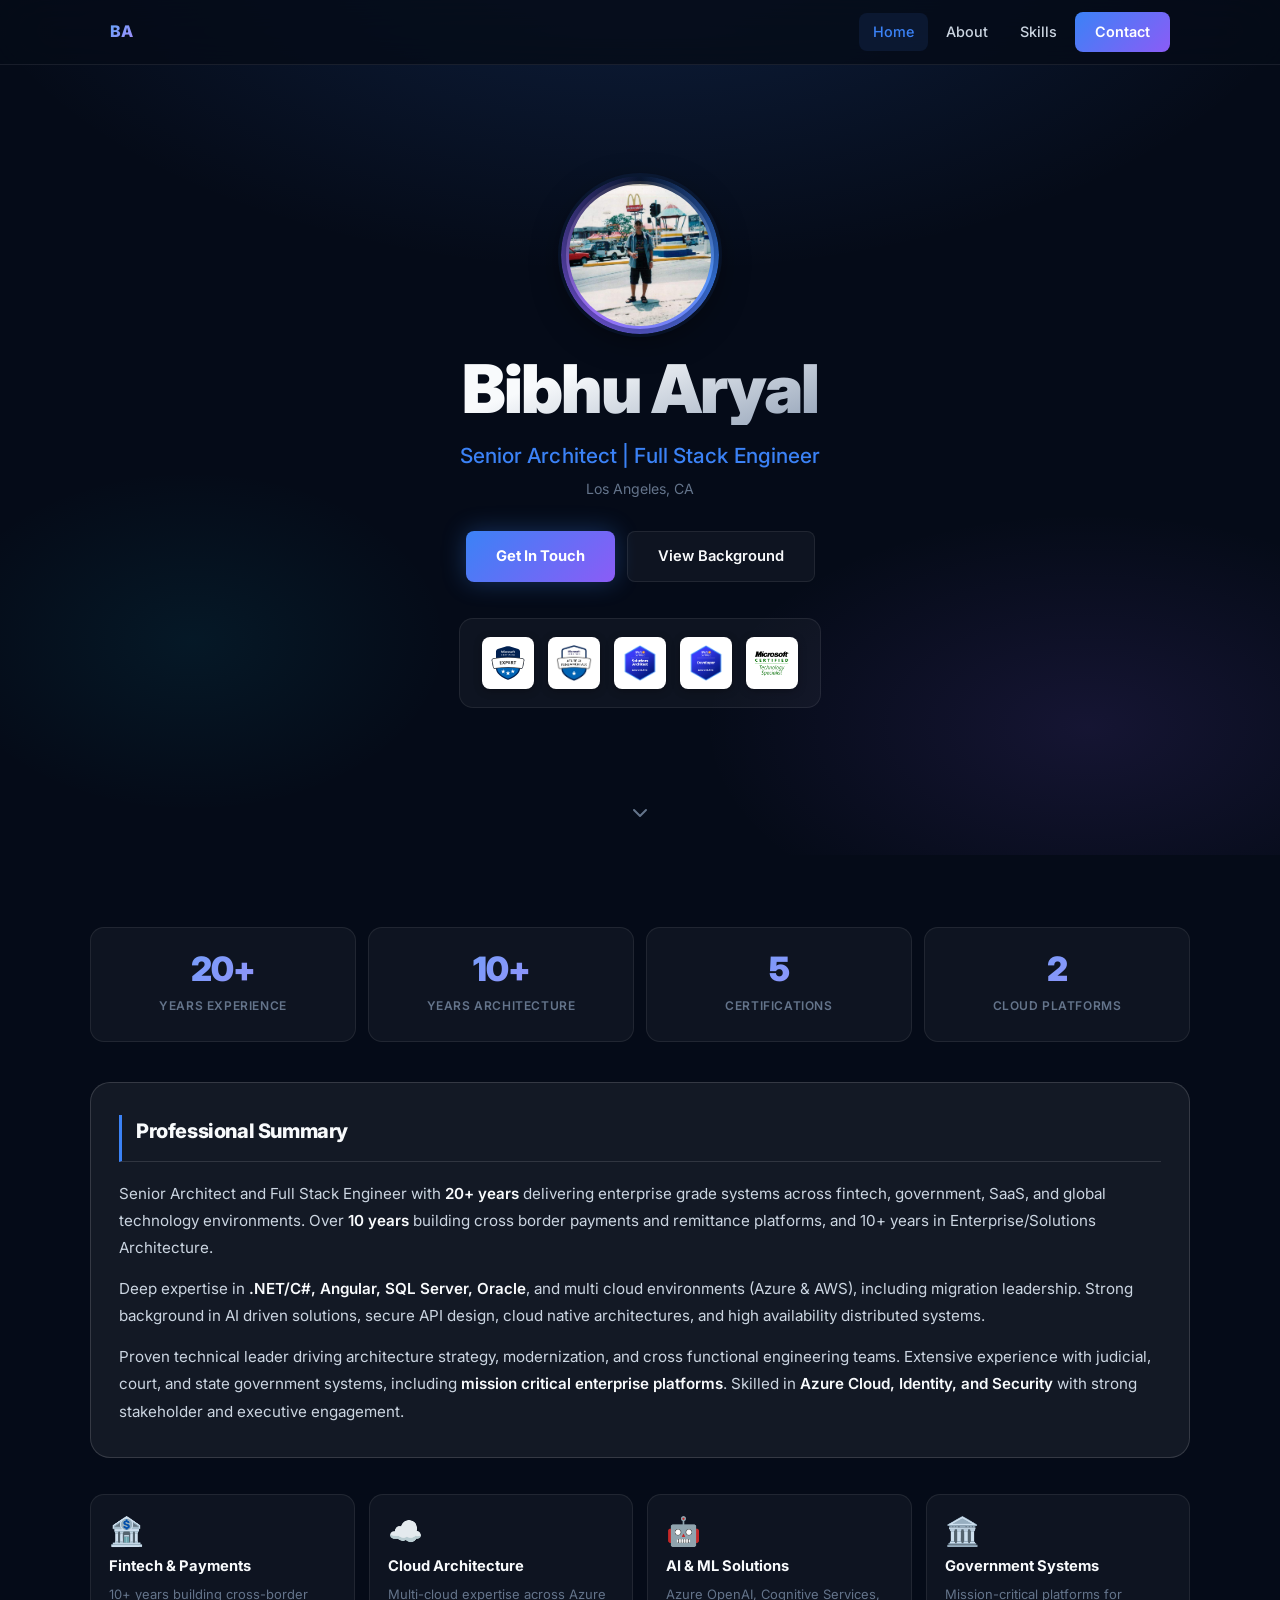
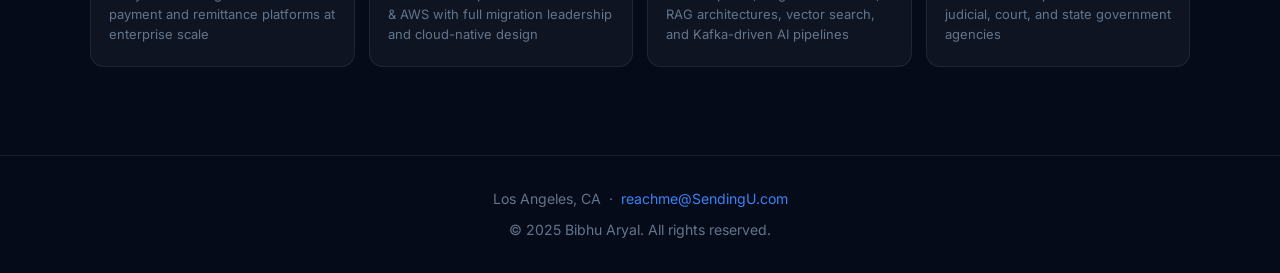
==== index.html @ fd071880 "cosmetic" ====
<!DOCTYPE html>
<html lang="en">
<head>
    <meta charset="UTF-8">
    <meta name="viewport" content="width=device-width, initial-scale=1.0">
    <meta name="description" content="Bibhu Aryal — Senior Architect & Full Stack Engineer with 20+ years delivering enterprise systems across fintech, government, SaaS, and cloud environments.">
    <title>Bibhu Aryal | Senior Architect & Full Stack Engineer</title>
    <script async src="https://www.googletagmanager.com/gtag/js?id=G-CZ9JPEQ2FC"></script>
    <script src="js/analytics.js"></script>
    <link href="https://fonts.googleapis.com/css2?family=Inter:wght@300;400;500;600;700;800;900&display=swap" rel="stylesheet">
    <link rel="stylesheet" href="css/styles.css">
</head>
<body>

    <nav class="nav" id="navbar">
        <div class="nav-inner">
            <a href="index.html" class="nav-logo">
                <span class="nav-logo-name">BA</span>
            </a>
            <button class="nav-toggle" id="navToggle" aria-label="Toggle menu">
                <span></span><span></span><span></span>
            </button>
            <div class="nav-links" id="navLinks">
                <a href="index.html" class="active">Home</a>
                <a href="about.html">About</a>
                <a href="skills.html">Skills</a>
                <a href="mailto:reachme@SendingU.com" class="nav-cta">Contact</a>
            </div>
        </div>
    </nav>

    <main>
        <!-- Hero -->
        <section class="hero">
            <div class="hero-bg"></div>
            <div class="hero-content">
                <div class="hero-avatar-wrap">
                    <img src="images/56.JPG" class="hero-avatar" alt="Bibhu Aryal">
                    <div class="avatar-ring"></div>
                </div>

               
                <h1 class="hero-name">Bibhu Aryal</h1>
                <p class="hero-title">Senior Architect | Full Stack Engineer</p>
                <p class="hero-location">Los Angeles, CA</p>

                <div class="hero-actions">
                    <a href="mailto:reachme@SendingU.com" class="btn-primary">Get In Touch</a>
                    <a href="about.html" class="btn-secondary">View Background</a>
                </div>

                <div class="cert-strip">
                    <img src="images/aws-expert.svg" alt="Azure Solutions Architect Expert" title="Microsoft Certified: Azure Solutions Architect Expert">
                    <img src="images/az-ai.png" alt="Azure AI Fundamentals" title="Microsoft Certified: Azure AI Fundamentals">
                    <img src="images/aws-arc.png" alt="AWS Solutions Architect" title="AWS Certified Solutions Architect – Associate">
                    <img src="images/aws-dev.png" alt="AWS Developer" title="AWS Certified Developer – Associate">
                    <img src="images/mcts.png" alt="MCTS" title="MCTS: Web Applications (C#)">
                </div>
            </div>
            <a href="#summary" class="scroll-hint" aria-label="Scroll to summary">
                <svg width="24" height="24" viewBox="0 0 24 24" fill="none" stroke="currentColor" stroke-width="2" stroke-linecap="round" stroke-linejoin="round"><polyline points="6 9 12 15 18 9"/></svg>
            </a>
        </section>

        <!-- Summary -->
        <section class="summary-section" id="summary">
            <div class="container">

                <div class="stats-row">
                    <div class="stat-card">
                        <span class="stat-num">20+</span>
                        <span class="stat-label">Years Experience</span>
                    </div>
                    <div class="stat-card">
                        <span class="stat-num">10+</span>
                        <span class="stat-label">Years Architecture</span>
                    </div>
                    <div class="stat-card">
                        <span class="stat-num">5</span>
                        <span class="stat-label">Certifications</span>
                    </div>
                    <div class="stat-card">
                        <span class="stat-num">2</span>
                        <span class="stat-label">Cloud Platforms</span>
                    </div>
                </div>

                <div class="summary-card">
                    <h2 class="section-title">Professional Summary</h2>
                    <p class="summary-text">
                        Senior Architect and Full Stack Engineer with <strong>20+ years</strong> delivering enterprise grade systems across fintech, government, SaaS, and global technology environments. Over <strong>10 years</strong> building cross border payments and remittance platforms, and 10+ years in Enterprise/Solutions Architecture.
                    </p>
                    <p class="summary-text">
                        Deep expertise in <strong>.NET/C#, Angular, SQL Server, Oracle</strong>, and multi cloud environments (Azure &amp; AWS), including migration leadership. Strong background in AI driven solutions, secure API design, cloud native architectures, and high availability distributed systems.
                    </p>
                    <p class="summary-text">
                        Proven technical leader driving architecture strategy, modernization, and cross functional engineering teams. Extensive experience with judicial, court, and state government systems, including <strong>mission critical enterprise platforms</strong>. Skilled in <strong>Azure Cloud, Identity, and Security</strong> with strong stakeholder and executive engagement.
                    </p>
                </div>

                <div class="highlights-grid">
                    <div class="highlight-card">
                        <div class="highlight-icon">🏦</div>
                        <h3>Fintech &amp; Payments</h3>
                        <p>10+ years building cross-border payment and remittance platforms at enterprise scale</p>
                    </div>
                    <div class="highlight-card">
                        <div class="highlight-icon">☁️</div>
                        <h3>Cloud Architecture</h3>
                        <p>Multi-cloud expertise across Azure &amp; AWS with full migration leadership and cloud-native design</p>
                    </div>
                    <div class="highlight-card">
                        <div class="highlight-icon">🤖</div>
                        <h3>AI &amp; ML Solutions</h3>
                        <p>Azure OpenAI, Cognitive Services, RAG architectures, vector search, and Kafka-driven AI pipelines</p>
                    </div>
                    <div class="highlight-card">
                        <div class="highlight-icon">🏛️</div>
                        <h3>Government Systems</h3>
                        <p>Mission-critical platforms for judicial, court, and state government agencies</p>
                    </div>
                </div>

            </div>
        </section>
    </main>

    <footer class="footer">
        <div class="container">
            <p>Los Angeles, CA &nbsp;&middot;&nbsp; <a href="mailto:reachme@SendingU.com">reachme@SendingU.com</a></p>
            <p class="footer-copy">&copy; 2025 Bibhu Aryal. All rights reserved.</p>
        </div>
    </footer>

    <script src="js/nav.js"></script>
</body>
</html>
---- css/styles.css ----
/* ============================================================
   Design Tokens
   ============================================================ */
:root {
    --bg-0: #050b18;
    --bg-1: #0a1628;
    --bg-card: rgba(255, 255, 255, 0.04);
    --bg-card-hover: rgba(255, 255, 255, 0.07);
    --border: rgba(255, 255, 255, 0.08);
    --border-accent: rgba(99, 153, 247, 0.35);

    --blue: #3b82f6;
    --purple: #8b5cf6;
    --cyan: #22d3ee;
    --emerald: #10b981;
    --orange: #f59e0b;

    --gradient: linear-gradient(135deg, #3b82f6, #8b5cf6);
    --gradient-text: linear-gradient(135deg, #60a5fa, #a78bfa);

    --text-1: #f8fafc;
    --text-2: #cbd5e1;
    --text-3: #64748b;

    --r-sm: 8px;
    --r-md: 14px;
    --r-lg: 20px;
    --r-xl: 28px;

    --shadow: 0 8px 32px rgba(0, 0, 0, 0.5);
    --ease: 0.3s cubic-bezier(0.4, 0, 0.2, 1);

    --font: 'Inter', -apple-system, BlinkMacSystemFont, sans-serif;
}

/* ============================================================
   Reset & Base
   ============================================================ */
*, *::before, *::after {
    box-sizing: border-box;
    margin: 0;
    padding: 0;
}

html {
    scroll-behavior: smooth;
}

body {
    font-family: var(--font);
    background-color: var(--bg-0);
    color: var(--text-1);
    line-height: 1.6;
    -webkit-font-smoothing: antialiased;
    -moz-osx-font-smoothing: grayscale;
    min-height: 100vh;
}

a {
    color: inherit;
    text-decoration: none;
}

img {
    max-width: 100%;
    display: block;
}

/* ============================================================
   Navigation
   ============================================================ */
.nav {
    position: fixed;
    top: 0;
    left: 0;
    right: 0;
    z-index: 200;
    background: rgba(5, 11, 24, 0.82);
    backdrop-filter: blur(24px);
    -webkit-backdrop-filter: blur(24px);
    border-bottom: 1px solid var(--border);
}

.nav-inner {
    max-width: 1100px;
    margin: 0 auto;
    padding: 0 20px;
    height: 64px;
    display: flex;
    align-items: center;
    justify-content: space-between;
}

.nav-logo {
    display: flex;
    align-items: center;
    gap: 0;
    font-size: 1rem;
    white-space: nowrap;
    letter-spacing: -0.2px;
}

.nav-logo-name {
    font-weight: 800;
    background: var(--gradient-text);
    -webkit-background-clip: text;
    -webkit-text-fill-color: transparent;
    background-clip: text;
}

.nav-logo-sep {
    color: var(--text-3);
    font-weight: 400;
    margin: 0 6px;
    -webkit-text-fill-color: var(--text-3);
}

.nav-logo-role {
    font-weight: 500;
    color: var(--text-3);
    -webkit-text-fill-color: var(--text-3);
}

.nav-toggle {
    display: none;
    flex-direction: column;
    gap: 5px;
    background: none;
    border: none;
    cursor: pointer;
    padding: 6px;
    border-radius: var(--r-sm);
}

.nav-toggle span {
    display: block;
    width: 22px;
    height: 2px;
    background: var(--text-2);
    border-radius: 2px;
    transition: var(--ease);
}

.nav-links {
    display: flex;
    align-items: center;
    gap: 4px;
}

.nav-links a {
    padding: 7px 14px;
    border-radius: var(--r-sm);
    font-size: 0.9rem;
    font-weight: 500;
    color: var(--text-2);
    transition: var(--ease);
}

.nav-links a:hover {
    color: var(--text-1);
    background: var(--bg-card-hover);
}

.nav-links a.active {
    color: var(--blue);
    background: rgba(59, 130, 246, 0.1);
}

.nav-cta {
    background: var(--gradient) !important;
    color: #fff !important;
    padding: 8px 20px !important;
    font-weight: 600 !important;
    border-radius: var(--r-sm) !important;
    transition: var(--ease) !important;
}

.nav-cta:hover {
    opacity: 0.88;
    transform: translateY(-1px);
    box-shadow: 0 4px 16px rgba(59, 130, 246, 0.35);
}

/* ============================================================
   Hero
   ============================================================ */
.hero {
    min-height: 95svh;
    display: flex;
    align-items: center;
    justify-content: center;
    padding: 90px 20px 56px;
    position: relative;
    overflow: hidden;
}

.hero-bg {
    position: absolute;
    inset: 0;
    background:
        radial-gradient(ellipse 90% 70% at 50% -10%, rgba(59, 130, 246, 0.18) 0%, transparent 60%),
        radial-gradient(ellipse 60% 50% at 85% 85%, rgba(139, 92, 246, 0.12) 0%, transparent 50%),
        radial-gradient(ellipse 40% 40% at 15% 75%, rgba(6, 182, 212, 0.08) 0%, transparent 50%);
    pointer-events: none;
    animation: bgShift 12s ease-in-out infinite alternate;
}

@keyframes bgShift {
    from { opacity: 0.7; }
    to   { opacity: 1; }
}

.hero-content {
    text-align: center;
    max-width: 700px;
    position: relative;
    z-index: 1;
    animation: fadeUp 0.9s ease both;
}

@keyframes fadeUp {
    from { opacity: 0; transform: translateY(28px); }
    to   { opacity: 1; transform: translateY(0); }
}

/* Avatar */
.hero-avatar-wrap {
    position: relative;
    width: 148px;
    height: 148px;
    margin: 0 auto 24px;
}

.hero-avatar {
    width: 148px;
    height: 148px;
    border-radius: 50%;
    object-fit: cover;
    position: relative;
    z-index: 2;
    border: 3px solid rgba(255, 255, 255, 0.12);
    box-shadow: 0 0 0 8px rgba(59, 130, 246, 0.08), var(--shadow);
}

.avatar-ring {
    position: absolute;
    inset: -5px;
    border-radius: 50%;
    background: conic-gradient(from 0deg, transparent 0%, #3b82f6 30%, #8b5cf6 60%, transparent 100%);
    z-index: 1;
    animation: spin 6s linear infinite;
    -webkit-mask: radial-gradient(transparent 68px, black 69px);
    mask: radial-gradient(transparent 68px, black 69px);
}

@keyframes spin {
    to { transform: rotate(360deg); }
}

/* Available badge */
.hero-badge {
    display: inline-flex;
    align-items: center;
    gap: 8px;
    background: rgba(16, 185, 129, 0.1);
    border: 1px solid rgba(16, 185, 129, 0.28);
    color: #34d399;
    padding: 5px 14px;
    border-radius: 100px;
    font-size: 0.75rem;
    font-weight: 600;
    letter-spacing: 0.8px;
    text-transform: uppercase;
    margin-bottom: 18px;
}

.hero-badge::before {
    content: '';
    width: 6px;
    height: 6px;
    border-radius: 50%;
    background: #34d399;
    animation: dot-pulse 2s ease infinite;
    flex-shrink: 0;
}

@keyframes dot-pulse {
    0%, 100% { opacity: 1; transform: scale(1); }
    50%       { opacity: 0.45; transform: scale(1.6); }
}

/* Name & title */
.hero-name {
    font-size: clamp(2.2rem, 7vw, 4.2rem);
    font-weight: 900;
    letter-spacing: -2px;
    line-height: 1.08;
    margin-bottom: 14px;
    background: linear-gradient(160deg, #f8fafc 30%, #94a3b8 100%);
    -webkit-background-clip: text;
    -webkit-text-fill-color: transparent;
    background-clip: text;
}

.hero-title {
    font-size: clamp(1rem, 2.8vw, 1.3rem);
    font-weight: 500;
    color: var(--blue);
    letter-spacing: 0.1px;
    margin-bottom: 6px;
}

.hero-location {
    font-size: 0.88rem;
    color: var(--text-3);
    margin-bottom: 30px;
}

/* CTA buttons */
.hero-actions {
    display: flex;
    gap: 12px;
    justify-content: center;
    flex-wrap: wrap;
    margin-bottom: 36px;
}

.btn-primary {
    display: inline-flex;
    align-items: center;
    background: var(--gradient);
    color: #fff;
    padding: 13px 30px;
    border-radius: var(--r-sm);
    font-weight: 700;
    font-size: 0.92rem;
    transition: var(--ease);
    box-shadow: 0 0 24px rgba(59, 130, 246, 0.32);
}

.btn-primary:hover {
    transform: translateY(-3px);
    box-shadow: 0 0 36px rgba(59, 130, 246, 0.52);
}

.btn-secondary {
    display: inline-flex;
    align-items: center;
    background: var(--bg-card);
    color: var(--text-1);
    padding: 13px 30px;
    border-radius: var(--r-sm);
    font-weight: 600;
    font-size: 0.92rem;
    border: 1px solid var(--border);
    transition: var(--ease);
}

.btn-secondary:hover {
    background: var(--bg-card-hover);
    border-color: var(--border-accent);
    transform: translateY(-3px);
}

/* Cert strip */
.cert-strip {
    display: flex;
    gap: 14px;
    justify-content: center;
    flex-wrap: wrap;
    padding: 18px 22px;
    background: var(--bg-card);
    border: 1px solid var(--border);
    border-radius: var(--r-md);
    animation: fadeUp 0.9s 0.25s ease both;
}

.cert-strip img {
    width: 52px;
    height: 52px;
    object-fit: contain;
    background: #fff;
    padding: 8px;
    border-radius: var(--r-sm);
    transition: var(--ease);
    cursor: pointer;
    box-shadow: 0 2px 8px rgba(0,0,0,0.3);
}

.cert-strip img:hover {
    transform: scale(1.12) translateY(-3px);
    box-shadow: 0 6px 18px rgba(0,0,0,0.4);
}

/* Scroll hint arrow */
.scroll-hint {
    position: absolute;
    bottom: 22px;
    left: 50%;
    transform: translateX(-50%);
    color: var(--text-3);
    transition: var(--ease);
    animation: bounce 2.2s ease infinite;
}

.scroll-hint:hover {
    color: var(--blue);
}

@keyframes bounce {
    0%, 100% { transform: translateX(-50%) translateY(0); }
    50%       { transform: translateX(-50%) translateY(7px); }
}

/* ============================================================
   Summary Section (Home)
   ============================================================ */
.summary-section {
    padding: 72px 20px 88px;
}

.container {
    max-width: 1100px;
    margin: 0 auto;
}

/* Stats row */
.stats-row {
    display: grid;
    grid-template-columns: repeat(2, 1fr);
    gap: 12px;
    margin-bottom: 40px;
}

.stat-card {
    background: var(--bg-card);
    border: 1px solid var(--border);
    border-radius: var(--r-md);
    padding: 24px 16px;
    text-align: center;
    transition: var(--ease);
}

.stat-card:hover {
    background: var(--bg-card-hover);
    border-color: var(--border-accent);
    transform: translateY(-3px);
}

.stat-num {
    display: block;
    font-size: 2.1rem;
    font-weight: 900;
    background: var(--gradient-text);
    -webkit-background-clip: text;
    -webkit-text-fill-color: transparent;
    background-clip: text;
    line-height: 1;
    margin-bottom: 6px;
    letter-spacing: -1px;
}

.stat-label {
    font-size: 0.75rem;
    color: var(--text-3);
    font-weight: 600;
    text-transform: uppercase;
    letter-spacing: 0.6px;
}

/* Summary card */
.summary-card {
    background: rgba(255, 255, 255, 0.06);
    border: 1px solid rgba(255, 255, 255, 0.14);
    border-radius: var(--r-lg);
    padding: 32px 28px;
    margin-bottom: 36px;
}

.section-title {
    font-size: 1.25rem;
    font-weight: 800;
    letter-spacing: -0.4px;
    color: var(--text-1);
    margin-bottom: 18px;
    padding-bottom: 14px;
    border-bottom: 1px solid rgba(255,255,255,0.12);
    padding-left: 14px;
    border-left: 3px solid var(--blue);
}

.summary-text {
    color: var(--text-2);
    margin-bottom: 14px;
    line-height: 1.78;
    font-size: 0.95rem;
}

.summary-text:last-child { margin-bottom: 0; }

.summary-text strong {
    color: var(--text-1);
    font-weight: 600;
}

/* Highlights */
.highlights-grid {
    display: grid;
    grid-template-columns: repeat(2, 1fr);
    gap: 14px;
}

.highlight-card {
    background: var(--bg-card);
    border: 1px solid var(--border);
    border-radius: var(--r-md);
    padding: 22px 18px;
    transition: var(--ease);
}

.highlight-card:hover {
    background: var(--bg-card-hover);
    border-color: var(--border-accent);
    transform: translateY(-4px);
    box-shadow: var(--shadow);
}

.highlight-icon {
    font-size: 1.75rem;
    margin-bottom: 10px;
    line-height: 1;
}

.highlight-card h3 {
    font-size: 0.92rem;
    font-weight: 700;
    color: var(--text-1);
    margin-bottom: 6px;
}

.highlight-card p {
    font-size: 0.81rem;
    color: var(--text-3);
    line-height: 1.55;
}

/* ============================================================
   Page Hero (About / Skills)
   ============================================================ */
.page-hero {
    padding: 100px 20px 44px;
    text-align: center;
    position: relative;
    overflow: hidden;
}

.page-hero-bg {
    position: absolute;
    inset: 0;
    background: radial-gradient(ellipse 70% 60% at 50% 0%, rgba(59, 130, 246, 0.13) 0%, transparent 65%);
    pointer-events: none;
}

.page-title {
    font-size: clamp(1.9rem, 5vw, 2.9rem);
    font-weight: 900;
    letter-spacing: -1.2px;
    background: linear-gradient(160deg, #f8fafc 30%, #94a3b8 100%);
    -webkit-background-clip: text;
    -webkit-text-fill-color: transparent;
    background-clip: text;
    position: relative;
    z-index: 1;
}

/* ============================================================
   About Page
   ============================================================ */
.about-section {
    padding: 36px 20px 88px;
}

.edu-grid {
    display: grid;
    gap: 14px;
    margin-bottom: 48px;
}

.edu-card {
    background: var(--bg-card);
    border: 1px solid var(--border);
    border-radius: var(--r-md);
    padding: 20px;
    display: flex;
    align-items: center;
    gap: 16px;
    transition: var(--ease);
}

.edu-card:hover {
    background: var(--bg-card-hover);
    border-color: var(--border-accent);
    transform: translateX(5px);
}

.edu-logo {
    width: 52px;
    height: 52px;
    object-fit: contain;
    flex-shrink: 0;
    background: #fff;
    padding: 7px;
    border-radius: var(--r-sm);
    box-shadow: 0 2px 8px rgba(0,0,0,0.3);
}

.edu-degree {
    font-size: 0.95rem;
    font-weight: 600;
    color: var(--text-1);
    margin-bottom: 4px;
}

.edu-school {
    font-size: 0.8rem;
    color: var(--text-3);
}

.cert-grid {
    display: grid;
    gap: 12px;
}

.cert-card {
    background: var(--bg-card);
    border: 1px solid var(--border);
    border-radius: var(--r-md);
    padding: 16px 18px;
    display: flex;
    align-items: center;
    gap: 14px;
    transition: var(--ease);
}

.cert-card:hover {
    background: var(--bg-card-hover);
    border-color: var(--border-accent);
    transform: translateX(5px);
}

.cert-logo {
    width: 44px;
    height: 44px;
    object-fit: contain;
    flex-shrink: 0;
    background: #fff;
    padding: 6px;
    border-radius: var(--r-sm);
    box-shadow: 0 2px 8px rgba(0,0,0,0.3);
}

.cert-name {
    font-size: 0.88rem;
    font-weight: 600;
    color: var(--text-1);
}

.cert-issuer {
    font-size: 0.76rem;
    color: var(--text-3);
    margin-top: 3px;
}

/* ============================================================
   Skills Page
   ============================================================ */
.skills-section {
    padding: 36px 20px 88px;
}

.skills-grid {
    display: grid;
    gap: 16px;
}

.skill-category {
    background: var(--bg-card);
    border: 1px solid var(--border);
    border-radius: var(--r-lg);
    padding: 22px 20px;
    transition: var(--ease);
}

.skill-category:hover {
    border-color: var(--border-accent);
    background: var(--bg-card-hover);
}

.skill-category-header {
    display: flex;
    align-items: center;
    gap: 10px;
    margin-bottom: 14px;
}

.skill-icon {
    font-size: 1.25rem;
    line-height: 1;
}

.skill-category-title {
    font-size: 0.95rem;
    font-weight: 700;
    color: var(--text-1);
}

.skill-tags {
    display: flex;
    flex-wrap: wrap;
    gap: 7px;
}

.skill-tag {
    background: rgba(59, 130, 246, 0.08);
    border: 1px solid rgba(59, 130, 246, 0.2);
    color: #93c5fd;
    padding: 5px 11px;
    border-radius: 100px;
    font-size: 0.78rem;
    font-weight: 500;
    transition: var(--ease);
    cursor: default;
}

.skill-tag:hover {
    background: rgba(59, 130, 246, 0.16);
    border-color: rgba(59, 130, 246, 0.45);
    transform: translateY(-1px);
}

.skill-tag.purple {
    background: rgba(139, 92, 246, 0.08);
    border-color: rgba(139, 92, 246, 0.22);
    color: #c4b5fd;
}
.skill-tag.purple:hover {
    background: rgba(139, 92, 246, 0.16);
    border-color: rgba(139, 92, 246, 0.45);
}

.skill-tag.cyan {
    background: rgba(6, 182, 212, 0.08);
    border-color: rgba(6, 182, 212, 0.22);
    color: #67e8f9;
}
.skill-tag.cyan:hover {
    background: rgba(6, 182, 212, 0.16);
    border-color: rgba(6, 182, 212, 0.45);
}

.skill-tag.emerald {
    background: rgba(16, 185, 129, 0.08);
    border-color: rgba(16, 185, 129, 0.22);
    color: #6ee7b7;
}
.skill-tag.emerald:hover {
    background: rgba(16, 185, 129, 0.16);
    border-color: rgba(16, 185, 129, 0.45);
}

.skill-tag.orange {
    background: rgba(245, 158, 11, 0.08);
    border-color: rgba(245, 158, 11, 0.22);
    color: #fcd34d;
}
.skill-tag.orange:hover {
    background: rgba(245, 158, 11, 0.16);
    border-color: rgba(245, 158, 11, 0.45);
}

/* ============================================================
   Footer
   ============================================================ */
.footer {
    border-top: 1px solid var(--border);
    padding: 32px 20px;
    text-align: center;
}

.footer p {
    color: var(--text-3);
    font-size: 0.88rem;
}

.footer a {
    color: var(--blue);
    transition: var(--ease);
}

.footer a:hover {
    color: #a78bfa;
}

.footer-copy {
    margin-top: 8px;
    font-size: 0.76rem;
}

/* ============================================================
   Mobile nav open state
   ============================================================ */
@media (max-width: 639px) {
    .nav-toggle {
        display: flex;
    }

    .nav-links {
        display: none;
        position: absolute;
        top: 64px;
        left: 0;
        right: 0;
        background: rgba(5, 11, 24, 0.97);
        backdrop-filter: blur(24px);
        -webkit-backdrop-filter: blur(24px);
        border-bottom: 1px solid var(--border);
        flex-direction: column;
        padding: 10px 12px 16px;
        gap: 2px;
    }

    .nav-links.open {
        display: flex;
    }

    .nav-links a {
        padding: 13px 16px;
        text-align: center;
        font-size: 0.95rem;
    }

    .nav-cta {
        margin-top: 6px;
    }
}

/* ============================================================
   Tablet — 640px+
   ============================================================ */
@media (min-width: 640px) {
    .stats-row {
        grid-template-columns: repeat(4, 1fr);
    }

    .skills-grid {
        grid-template-columns: repeat(2, 1fr);
    }

    .cert-grid {
        grid-template-columns: repeat(2, 1fr);
    }
}

/* ============================================================
   Desktop — 900px+
   ============================================================ */
@media (min-width: 900px) {
    .highlights-grid {
        grid-template-columns: repeat(4, 1fr);
    }

    .edu-grid {
        grid-template-columns: repeat(2, 1fr);
    }
}
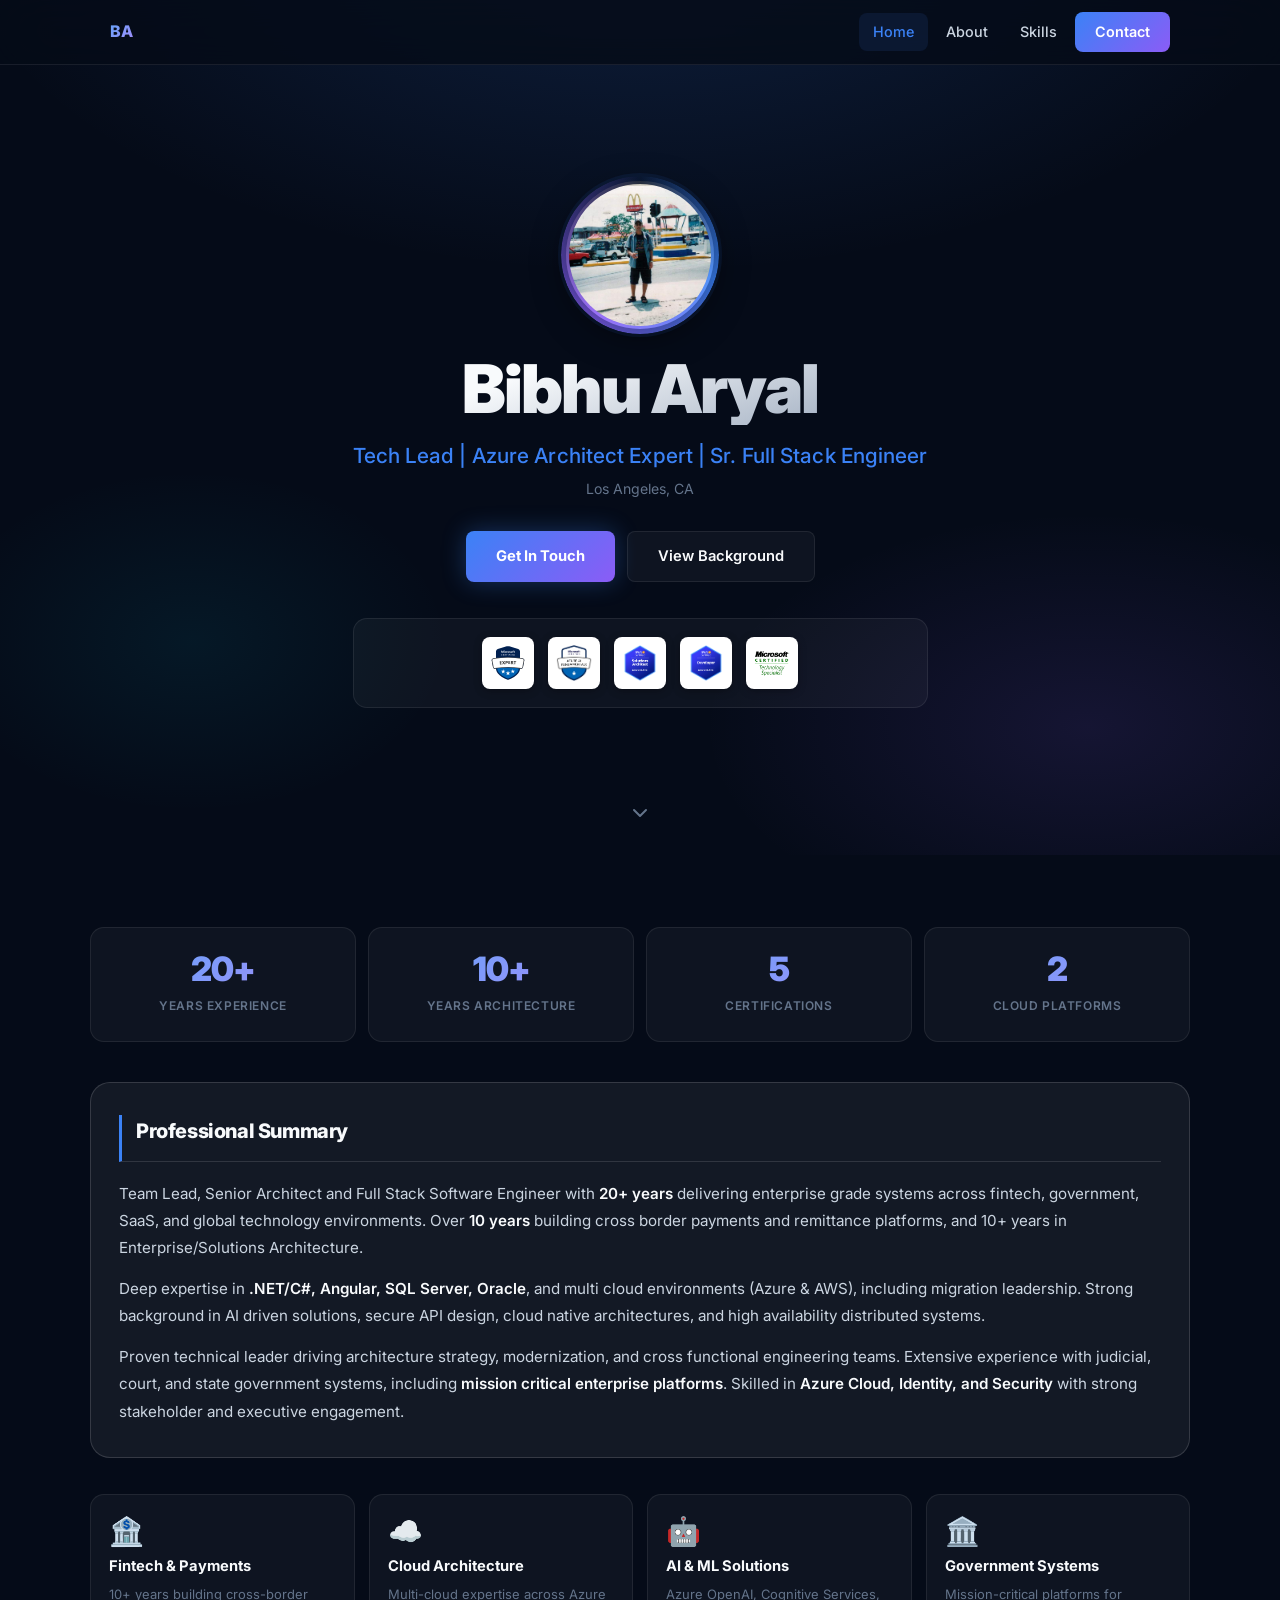
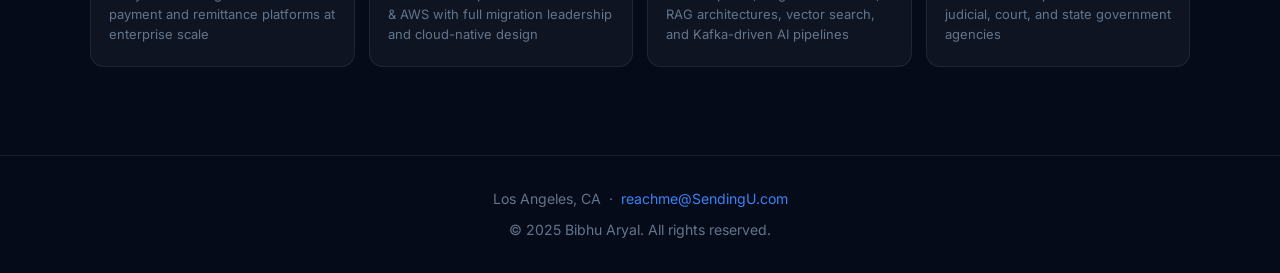
==== commit f70c91bf: "some updates" ====
--- a/index.html
+++ b/index.html
@@ -41,7 +41,7 @@
 
                
                 <h1 class="hero-name">Bibhu Aryal</h1>
-                <p class="hero-title">Senior Architect | Full Stack Engineer</p>
+                <p class="hero-title">Tech Lead | Azure Architect Expert | Sr. Full Stack Engineer</p>
                 <p class="hero-location">Los Angeles, CA</p>
 
                 <div class="hero-actions">
@@ -88,7 +88,7 @@
                 <div class="summary-card">
                     <h2 class="section-title">Professional Summary</h2>
                     <p class="summary-text">
-                        Senior Architect and Full Stack Engineer with <strong>20+ years</strong> delivering enterprise grade systems across fintech, government, SaaS, and global technology environments. Over <strong>10 years</strong> building cross border payments and remittance platforms, and 10+ years in Enterprise/Solutions Architecture.
+                        Team Lead, Senior Architect and Full Stack Software Engineer with <strong>20+ years</strong> delivering enterprise grade systems across fintech, government, SaaS, and global technology environments. Over <strong>10 years</strong> building cross border payments and remittance platforms, and 10+ years in Enterprise/Solutions Architecture.
                     </p>
                     <p class="summary-text">
                         Deep expertise in <strong>.NET/C#, Angular, SQL Server, Oracle</strong>, and multi cloud environments (Azure &amp; AWS), including migration leadership. Strong background in AI driven solutions, secure API design, cloud native architectures, and high availability distributed systems.
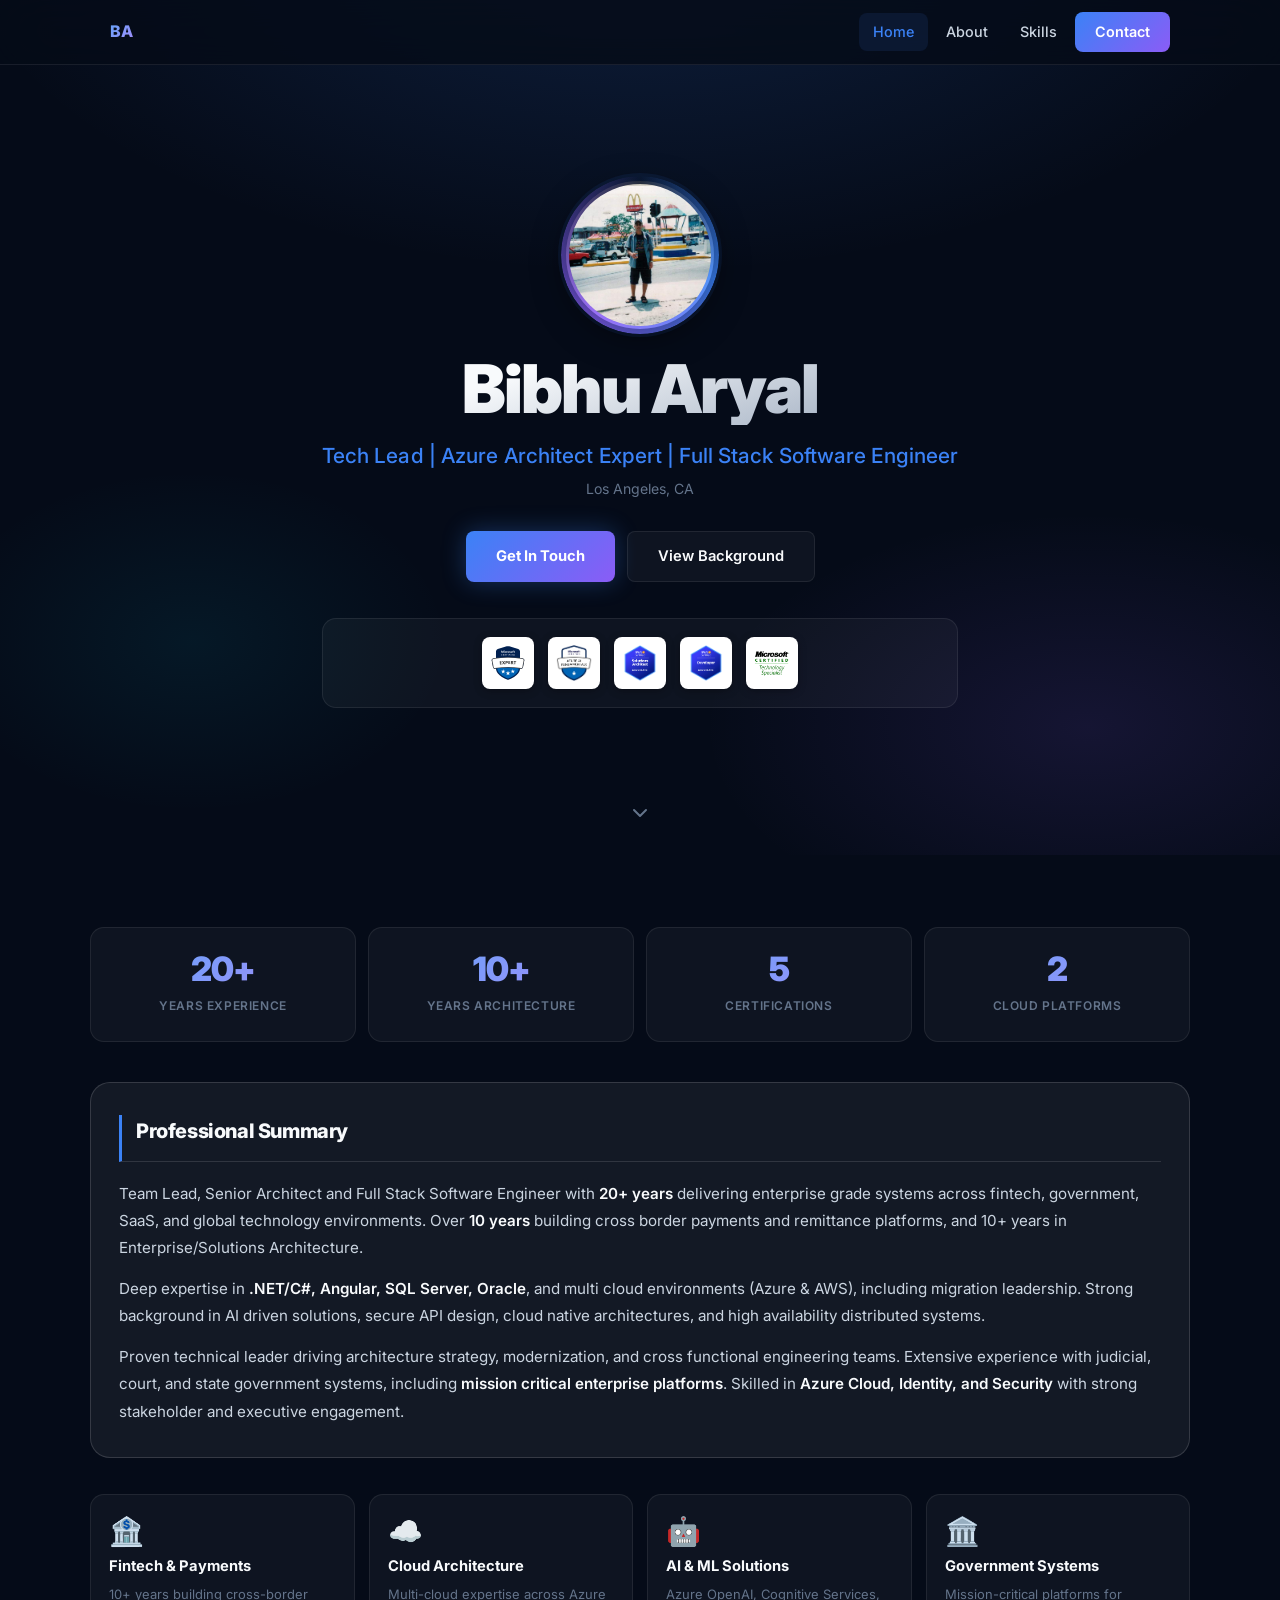
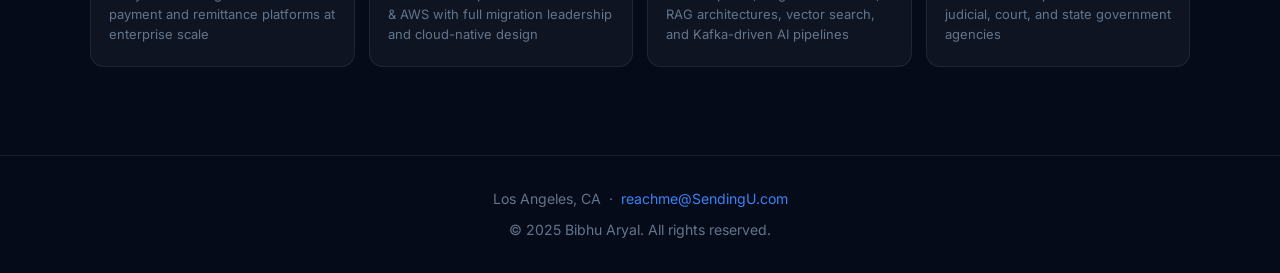
==== commit bb018d57: "minor" ====
--- a/index.html
+++ b/index.html
@@ -1,15 +1,19 @@
 <!DOCTYPE html>
 <html lang="en">
+
 <head>
     <meta charset="UTF-8">
     <meta name="viewport" content="width=device-width, initial-scale=1.0">
-    <meta name="description" content="Bibhu Aryal — Senior Architect & Full Stack Engineer with 20+ years delivering enterprise systems across fintech, government, SaaS, and cloud environments.">
+    <meta name="description"
+        content="Bibhu Aryal — Senior Architect & Full Stack Engineer with 20+ years delivering enterprise systems across fintech, government, SaaS, and cloud environments.">
     <title>Bibhu Aryal | Senior Architect & Full Stack Engineer</title>
     <script async src="https://www.googletagmanager.com/gtag/js?id=G-CZ9JPEQ2FC"></script>
     <script src="js/analytics.js"></script>
-    <link href="https://fonts.googleapis.com/css2?family=Inter:wght@300;400;500;600;700;800;900&display=swap" rel="stylesheet">
+    <link href="https://fonts.googleapis.com/css2?family=Inter:wght@300;400;500;600;700;800;900&display=swap"
+        rel="stylesheet">
     <link rel="stylesheet" href="css/styles.css">
 </head>
+
 <body>
 
     <nav class="nav" id="navbar">
@@ -39,9 +43,9 @@
                     <div class="avatar-ring"></div>
                 </div>
 
-               
+
                 <h1 class="hero-name">Bibhu Aryal</h1>
-                <p class="hero-title">Tech Lead | Azure Architect Expert | Sr. Full Stack Engineer</p>
+                <p class="hero-title">Tech Lead | Azure Architect Expert | Full Stack Software Engineer</p>
                 <p class="hero-location">Los Angeles, CA</p>
 
                 <div class="hero-actions">
@@ -50,15 +54,21 @@
                 </div>
 
                 <div class="cert-strip">
-                    <img src="images/aws-expert.svg" alt="Azure Solutions Architect Expert" title="Microsoft Certified: Azure Solutions Architect Expert">
-                    <img src="images/az-ai.png" alt="Azure AI Fundamentals" title="Microsoft Certified: Azure AI Fundamentals">
-                    <img src="images/aws-arc.png" alt="AWS Solutions Architect" title="AWS Certified Solutions Architect – Associate">
+                    <img src="images/aws-expert.svg" alt="Azure Solutions Architect Expert"
+                        title="Microsoft Certified: Azure Solutions Architect Expert">
+                    <img src="images/az-ai.png" alt="Azure AI Fundamentals"
+                        title="Microsoft Certified: Azure AI Fundamentals">
+                    <img src="images/aws-arc.png" alt="AWS Solutions Architect"
+                        title="AWS Certified Solutions Architect – Associate">
                     <img src="images/aws-dev.png" alt="AWS Developer" title="AWS Certified Developer – Associate">
                     <img src="images/mcts.png" alt="MCTS" title="MCTS: Web Applications (C#)">
                 </div>
             </div>
             <a href="#summary" class="scroll-hint" aria-label="Scroll to summary">
-                <svg width="24" height="24" viewBox="0 0 24 24" fill="none" stroke="currentColor" stroke-width="2" stroke-linecap="round" stroke-linejoin="round"><polyline points="6 9 12 15 18 9"/></svg>
+                <svg width="24" height="24" viewBox="0 0 24 24" fill="none" stroke="currentColor" stroke-width="2"
+                    stroke-linecap="round" stroke-linejoin="round">
+                    <polyline points="6 9 12 15 18 9" />
+                </svg>
             </a>
         </section>
 
@@ -88,13 +98,22 @@
                 <div class="summary-card">
                     <h2 class="section-title">Professional Summary</h2>
                     <p class="summary-text">
-                        Team Lead, Senior Architect and Full Stack Software Engineer with <strong>20+ years</strong> delivering enterprise grade systems across fintech, government, SaaS, and global technology environments. Over <strong>10 years</strong> building cross border payments and remittance platforms, and 10+ years in Enterprise/Solutions Architecture.
+                        Team Lead, Senior Architect and Full Stack Software Engineer with <strong>20+ years</strong>
+                        delivering enterprise grade systems across fintech, government, SaaS, and global technology
+                        environments. Over <strong>10 years</strong> building cross border payments and remittance
+                        platforms, and 10+ years in Enterprise/Solutions Architecture.
                     </p>
                     <p class="summary-text">
-                        Deep expertise in <strong>.NET/C#, Angular, SQL Server, Oracle</strong>, and multi cloud environments (Azure &amp; AWS), including migration leadership. Strong background in AI driven solutions, secure API design, cloud native architectures, and high availability distributed systems.
+                        Deep expertise in <strong>.NET/C#, Angular, SQL Server, Oracle</strong>, and multi cloud
+                        environments (Azure &amp; AWS), including migration leadership. Strong background in AI driven
+                        solutions, secure API design, cloud native architectures, and high availability distributed
+                        systems.
                     </p>
                     <p class="summary-text">
-                        Proven technical leader driving architecture strategy, modernization, and cross functional engineering teams. Extensive experience with judicial, court, and state government systems, including <strong>mission critical enterprise platforms</strong>. Skilled in <strong>Azure Cloud, Identity, and Security</strong> with strong stakeholder and executive engagement.
+                        Proven technical leader driving architecture strategy, modernization, and cross functional
+                        engineering teams. Extensive experience with judicial, court, and state government systems,
+                        including <strong>mission critical enterprise platforms</strong>. Skilled in <strong>Azure
+                            Cloud, Identity, and Security</strong> with strong stakeholder and executive engagement.
                     </p>
                 </div>
 
@@ -107,12 +126,14 @@
                     <div class="highlight-card">
                         <div class="highlight-icon">☁️</div>
                         <h3>Cloud Architecture</h3>
-                        <p>Multi-cloud expertise across Azure &amp; AWS with full migration leadership and cloud-native design</p>
+                        <p>Multi-cloud expertise across Azure &amp; AWS with full migration leadership and cloud-native
+                            design</p>
                     </div>
                     <div class="highlight-card">
                         <div class="highlight-icon">🤖</div>
                         <h3>AI &amp; ML Solutions</h3>
-                        <p>Azure OpenAI, Cognitive Services, RAG architectures, vector search, and Kafka-driven AI pipelines</p>
+                        <p>Azure OpenAI, Cognitive Services, RAG architectures, vector search, and Kafka-driven AI
+                            pipelines</p>
                     </div>
                     <div class="highlight-card">
                         <div class="highlight-icon">🏛️</div>
@@ -134,4 +155,5 @@
 
     <script src="js/nav.js"></script>
 </body>
-</html>
+
+</html>
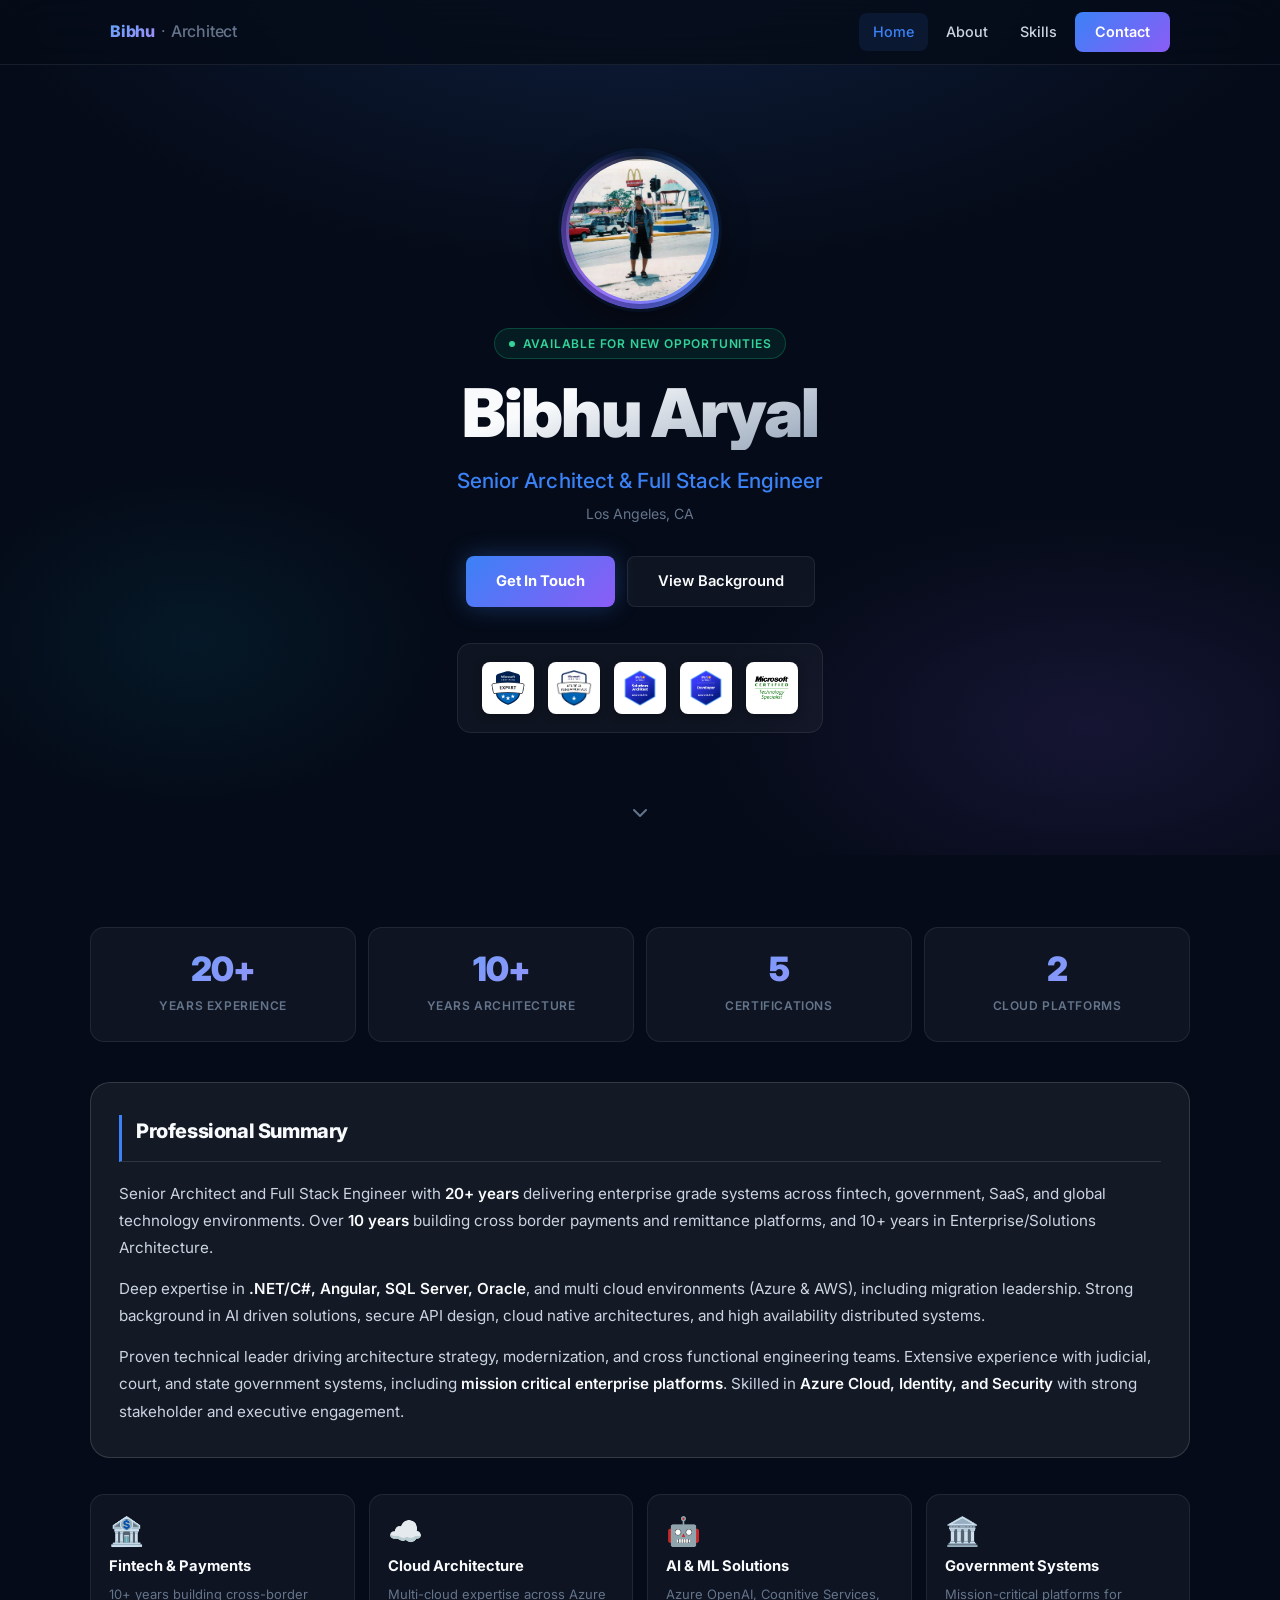
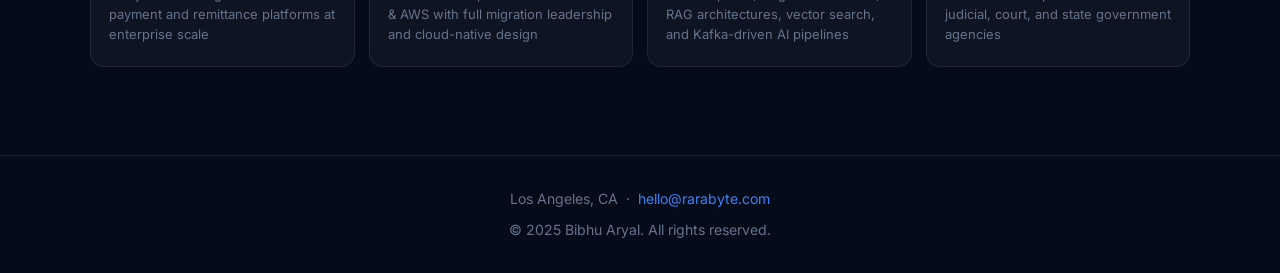
==== commit 7ea770c4: "change email to hello@rarabyte.com" ====
--- a/index.html
+++ b/index.html
@@ -1,25 +1,23 @@
 <!DOCTYPE html>
 <html lang="en">
-
 <head>
     <meta charset="UTF-8">
     <meta name="viewport" content="width=device-width, initial-scale=1.0">
-    <meta name="description"
-        content="Bibhu Aryal — Senior Architect & Full Stack Engineer with 20+ years delivering enterprise systems across fintech, government, SaaS, and cloud environments.">
+    <meta name="description" content="Bibhu Aryal — Senior Architect & Full Stack Engineer with 20+ years delivering enterprise systems across fintech, government, SaaS, and cloud environments.">
     <title>Bibhu Aryal | Senior Architect & Full Stack Engineer</title>
     <script async src="https://www.googletagmanager.com/gtag/js?id=G-CZ9JPEQ2FC"></script>
     <script src="js/analytics.js"></script>
-    <link href="https://fonts.googleapis.com/css2?family=Inter:wght@300;400;500;600;700;800;900&display=swap"
-        rel="stylesheet">
+    <link href="https://fonts.googleapis.com/css2?family=Inter:wght@300;400;500;600;700;800;900&display=swap" rel="stylesheet">
     <link rel="stylesheet" href="css/styles.css">
 </head>
-
 <body>
 
     <nav class="nav" id="navbar">
         <div class="nav-inner">
             <a href="index.html" class="nav-logo">
-                <span class="nav-logo-name">BA</span>
+                <span class="nav-logo-name">Bibhu</span>
+                <span class="nav-logo-sep">·</span>
+                <span class="nav-logo-role">Architect</span>
             </a>
             <button class="nav-toggle" id="navToggle" aria-label="Toggle menu">
                 <span></span><span></span><span></span>
@@ -28,7 +26,7 @@
                 <a href="index.html" class="active">Home</a>
                 <a href="about.html">About</a>
                 <a href="skills.html">Skills</a>
-                <a href="mailto:reachme@SendingU.com" class="nav-cta">Contact</a>
+                <a href="mailto:hello@rarabyte.com" class="nav-cta">Contact</a>
             </div>
         </div>
     </nav>
@@ -43,32 +41,27 @@
                     <div class="avatar-ring"></div>
                 </div>
 
+                <div class="hero-badge">Available for new opportunities</div>
 
                 <h1 class="hero-name">Bibhu Aryal</h1>
-                <p class="hero-title">Tech Lead | Azure Architect Expert | Full Stack Software Engineer</p>
+                <p class="hero-title">Senior Architect &amp; Full Stack Engineer</p>
                 <p class="hero-location">Los Angeles, CA</p>
 
                 <div class="hero-actions">
-                    <a href="mailto:reachme@SendingU.com" class="btn-primary">Get In Touch</a>
+                    <a href="mailto:hello@rarabyte.com" class="btn-primary">Get In Touch</a>
                     <a href="about.html" class="btn-secondary">View Background</a>
                 </div>
 
                 <div class="cert-strip">
-                    <img src="images/aws-expert.svg" alt="Azure Solutions Architect Expert"
-                        title="Microsoft Certified: Azure Solutions Architect Expert">
-                    <img src="images/az-ai.png" alt="Azure AI Fundamentals"
-                        title="Microsoft Certified: Azure AI Fundamentals">
-                    <img src="images/aws-arc.png" alt="AWS Solutions Architect"
-                        title="AWS Certified Solutions Architect – Associate">
+                    <img src="images/aws-expert.svg" alt="Azure Solutions Architect Expert" title="Microsoft Certified: Azure Solutions Architect Expert">
+                    <img src="images/az-ai.png" alt="Azure AI Fundamentals" title="Microsoft Certified: Azure AI Fundamentals">
+                    <img src="images/aws-arc.png" alt="AWS Solutions Architect" title="AWS Certified Solutions Architect – Associate">
                     <img src="images/aws-dev.png" alt="AWS Developer" title="AWS Certified Developer – Associate">
                     <img src="images/mcts.png" alt="MCTS" title="MCTS: Web Applications (C#)">
                 </div>
             </div>
             <a href="#summary" class="scroll-hint" aria-label="Scroll to summary">
-                <svg width="24" height="24" viewBox="0 0 24 24" fill="none" stroke="currentColor" stroke-width="2"
-                    stroke-linecap="round" stroke-linejoin="round">
-                    <polyline points="6 9 12 15 18 9" />
-                </svg>
+                <svg width="24" height="24" viewBox="0 0 24 24" fill="none" stroke="currentColor" stroke-width="2" stroke-linecap="round" stroke-linejoin="round"><polyline points="6 9 12 15 18 9"/></svg>
             </a>
         </section>
 
@@ -98,22 +91,13 @@
                 <div class="summary-card">
                     <h2 class="section-title">Professional Summary</h2>
                     <p class="summary-text">
-                        Team Lead, Senior Architect and Full Stack Software Engineer with <strong>20+ years</strong>
-                        delivering enterprise grade systems across fintech, government, SaaS, and global technology
-                        environments. Over <strong>10 years</strong> building cross border payments and remittance
-                        platforms, and 10+ years in Enterprise/Solutions Architecture.
+                        Senior Architect and Full Stack Engineer with <strong>20+ years</strong> delivering enterprise grade systems across fintech, government, SaaS, and global technology environments. Over <strong>10 years</strong> building cross border payments and remittance platforms, and 10+ years in Enterprise/Solutions Architecture.
                     </p>
                     <p class="summary-text">
-                        Deep expertise in <strong>.NET/C#, Angular, SQL Server, Oracle</strong>, and multi cloud
-                        environments (Azure &amp; AWS), including migration leadership. Strong background in AI driven
-                        solutions, secure API design, cloud native architectures, and high availability distributed
-                        systems.
+                        Deep expertise in <strong>.NET/C#, Angular, SQL Server, Oracle</strong>, and multi cloud environments (Azure &amp; AWS), including migration leadership. Strong background in AI driven solutions, secure API design, cloud native architectures, and high availability distributed systems.
                     </p>
                     <p class="summary-text">
-                        Proven technical leader driving architecture strategy, modernization, and cross functional
-                        engineering teams. Extensive experience with judicial, court, and state government systems,
-                        including <strong>mission critical enterprise platforms</strong>. Skilled in <strong>Azure
-                            Cloud, Identity, and Security</strong> with strong stakeholder and executive engagement.
+                        Proven technical leader driving architecture strategy, modernization, and cross functional engineering teams. Extensive experience with judicial, court, and state government systems, including <strong>mission critical enterprise platforms</strong>. Skilled in <strong>Azure Cloud, Identity, and Security</strong> with strong stakeholder and executive engagement.
                     </p>
                 </div>
 
@@ -126,14 +110,12 @@
                     <div class="highlight-card">
                         <div class="highlight-icon">☁️</div>
                         <h3>Cloud Architecture</h3>
-                        <p>Multi-cloud expertise across Azure &amp; AWS with full migration leadership and cloud-native
-                            design</p>
+                        <p>Multi-cloud expertise across Azure &amp; AWS with full migration leadership and cloud-native design</p>
                     </div>
                     <div class="highlight-card">
                         <div class="highlight-icon">🤖</div>
                         <h3>AI &amp; ML Solutions</h3>
-                        <p>Azure OpenAI, Cognitive Services, RAG architectures, vector search, and Kafka-driven AI
-                            pipelines</p>
+                        <p>Azure OpenAI, Cognitive Services, RAG architectures, vector search, and Kafka-driven AI pipelines</p>
                     </div>
                     <div class="highlight-card">
                         <div class="highlight-icon">🏛️</div>
@@ -148,12 +130,11 @@
 
     <footer class="footer">
         <div class="container">
-            <p>Los Angeles, CA &nbsp;&middot;&nbsp; <a href="mailto:reachme@SendingU.com">reachme@SendingU.com</a></p>
+            <p>Los Angeles, CA &nbsp;&middot;&nbsp; <a href="mailto:hello@rarabyte.com">hello@rarabyte.com</a></p>
             <p class="footer-copy">&copy; 2025 Bibhu Aryal. All rights reserved.</p>
         </div>
     </footer>
 
     <script src="js/nav.js"></script>
 </body>
-
-</html>+</html>
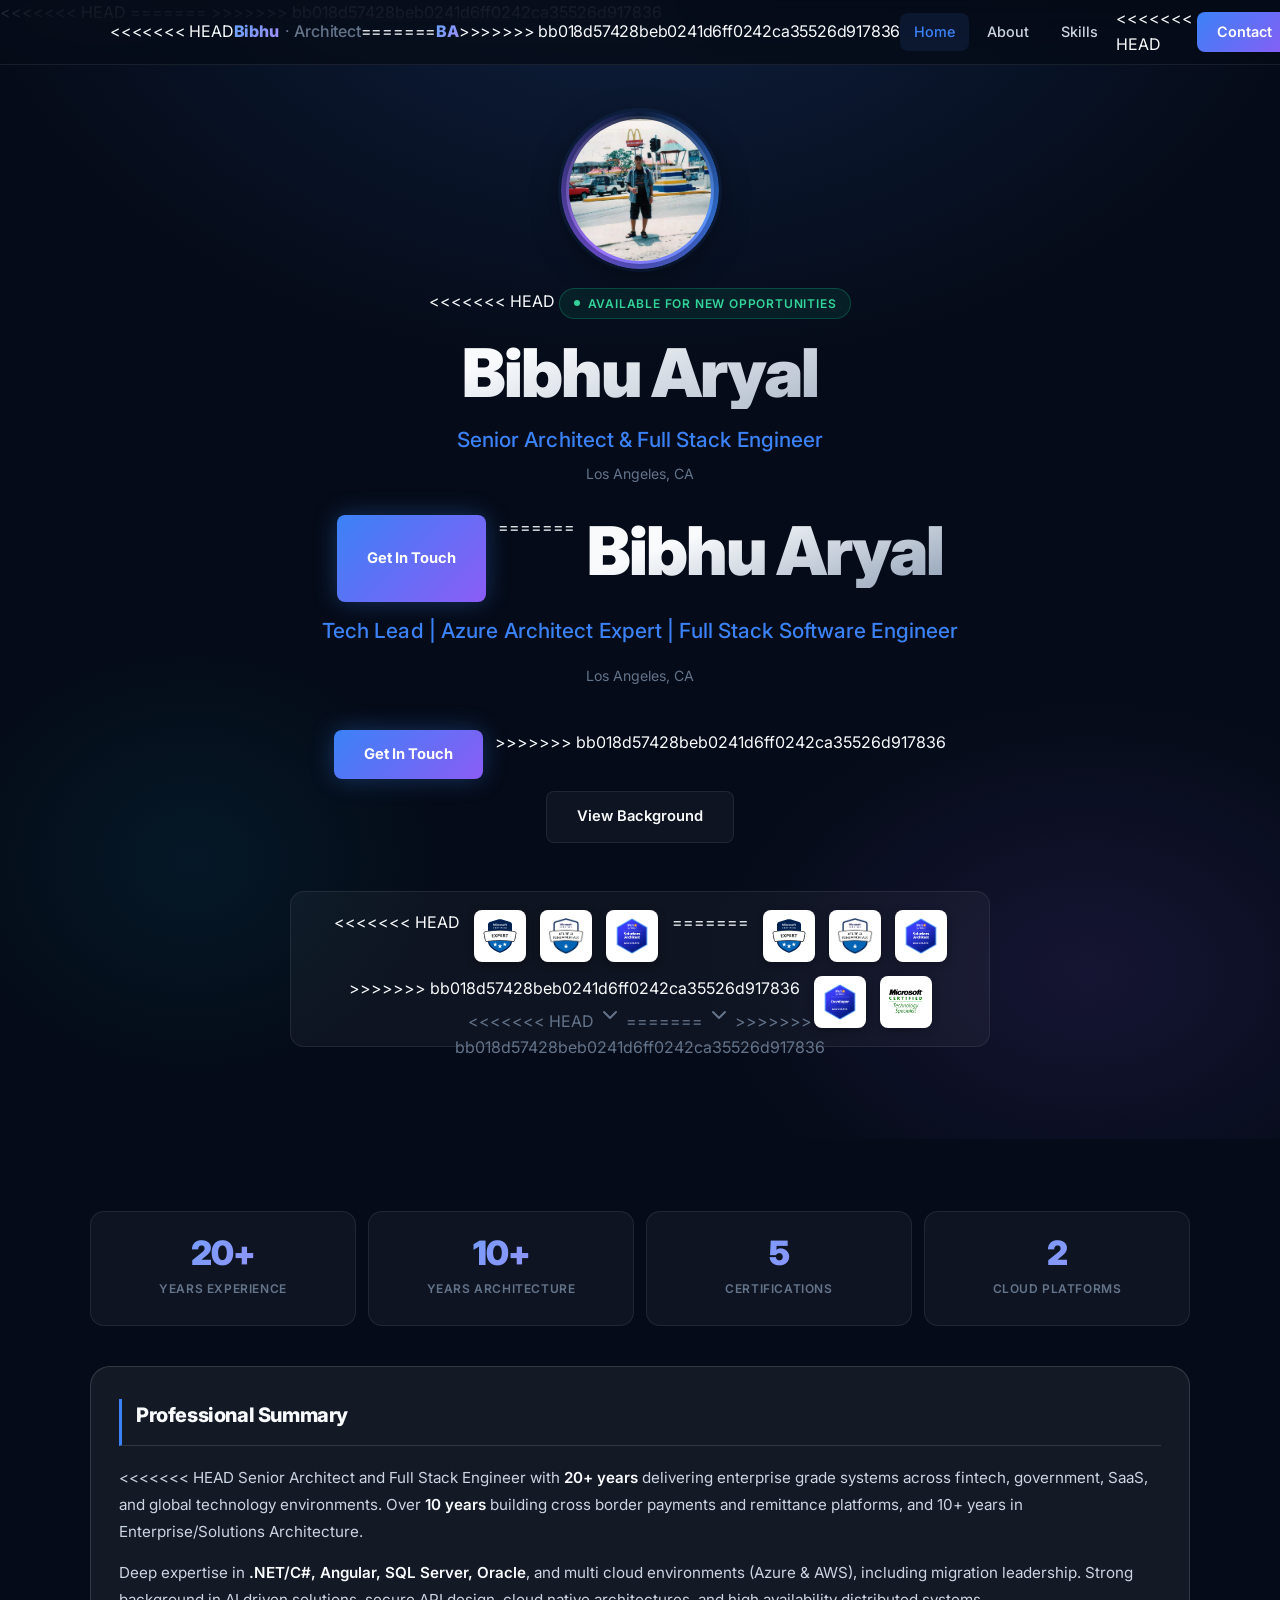
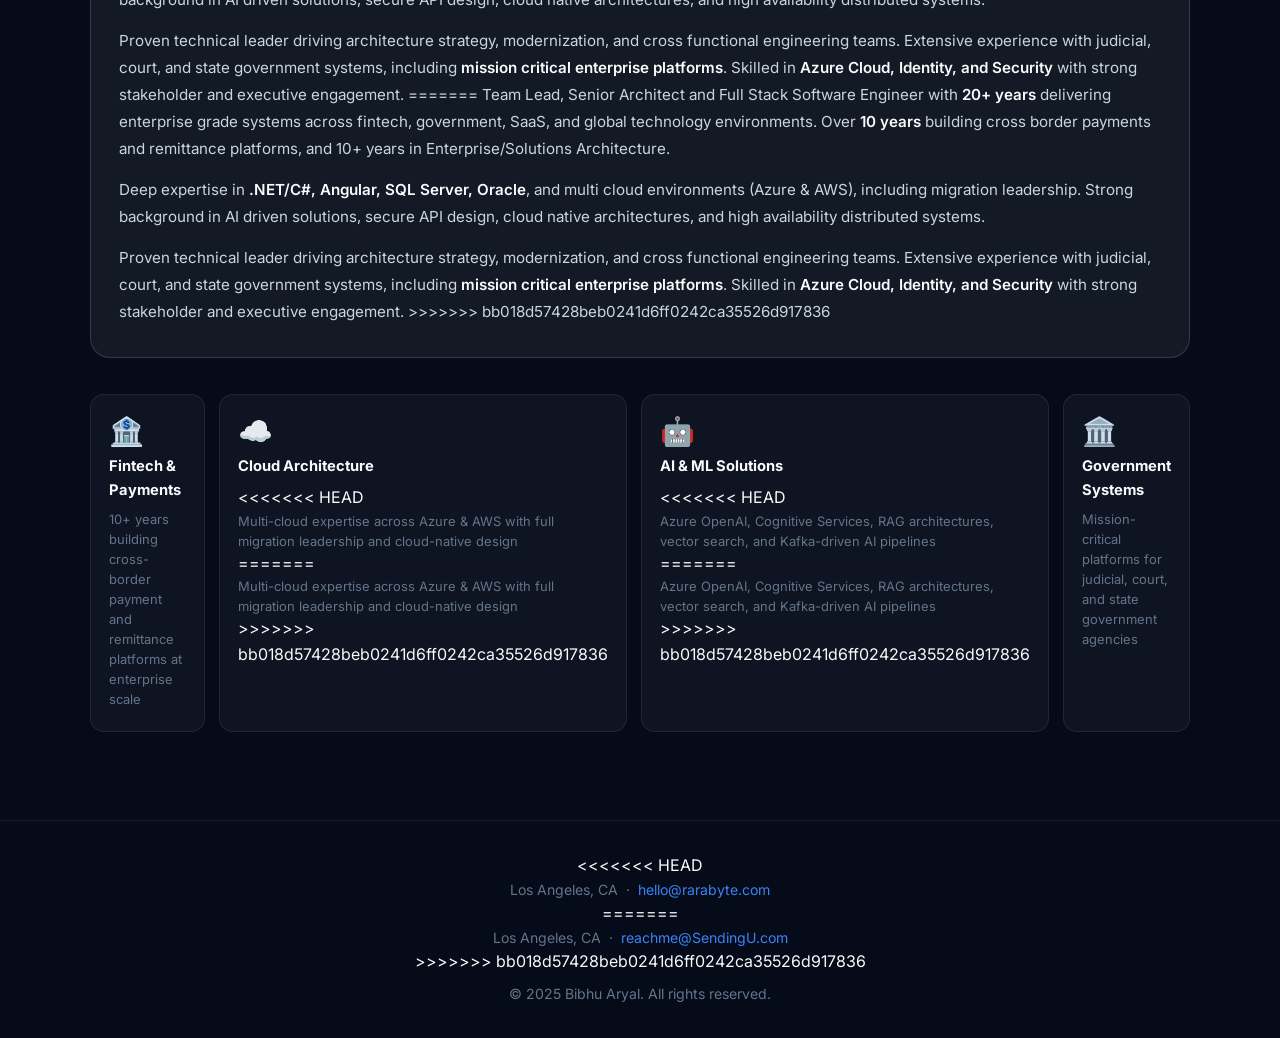
==== commit 7b3742f3: "Merge branch 'main' of https://github.com/mrAryalLa/portfolio" ====
--- a/index.html
+++ b/index.html
@@ -3,11 +3,21 @@
 <head>
     <meta charset="UTF-8">
     <meta name="viewport" content="width=device-width, initial-scale=1.0">
+<<<<<<< HEAD
     <meta name="description" content="Bibhu Aryal — Senior Architect & Full Stack Engineer with 20+ years delivering enterprise systems across fintech, government, SaaS, and cloud environments.">
     <title>Bibhu Aryal | Senior Architect & Full Stack Engineer</title>
     <script async src="https://www.googletagmanager.com/gtag/js?id=G-CZ9JPEQ2FC"></script>
     <script src="js/analytics.js"></script>
     <link href="https://fonts.googleapis.com/css2?family=Inter:wght@300;400;500;600;700;800;900&display=swap" rel="stylesheet">
+=======
+    <meta name="description"
+        content="Bibhu Aryal — Senior Architect & Full Stack Engineer with 20+ years delivering enterprise systems across fintech, government, SaaS, and cloud environments.">
+    <title>Bibhu Aryal | Senior Architect & Full Stack Engineer</title>
+    <script async src="https://www.googletagmanager.com/gtag/js?id=G-CZ9JPEQ2FC"></script>
+    <script src="js/analytics.js"></script>
+    <link href="https://fonts.googleapis.com/css2?family=Inter:wght@300;400;500;600;700;800;900&display=swap"
+        rel="stylesheet">
+>>>>>>> bb018d57428beb0241d6ff0242ca35526d917836
     <link rel="stylesheet" href="css/styles.css">
 </head>
 <body>
@@ -15,9 +25,13 @@
     <nav class="nav" id="navbar">
         <div class="nav-inner">
             <a href="index.html" class="nav-logo">
+<<<<<<< HEAD
                 <span class="nav-logo-name">Bibhu</span>
                 <span class="nav-logo-sep">·</span>
                 <span class="nav-logo-role">Architect</span>
+=======
+                <span class="nav-logo-name">BA</span>
+>>>>>>> bb018d57428beb0241d6ff0242ca35526d917836
             </a>
             <button class="nav-toggle" id="navToggle" aria-label="Toggle menu">
                 <span></span><span></span><span></span>
@@ -26,7 +40,11 @@
                 <a href="index.html" class="active">Home</a>
                 <a href="about.html">About</a>
                 <a href="skills.html">Skills</a>
+<<<<<<< HEAD
                 <a href="mailto:hello@rarabyte.com" class="nav-cta">Contact</a>
+=======
+                <a href="mailto:reachme@SendingU.com" class="nav-cta">Contact</a>
+>>>>>>> bb018d57428beb0241d6ff0242ca35526d917836
             </div>
         </div>
     </nav>
@@ -41,6 +59,7 @@
                     <div class="avatar-ring"></div>
                 </div>
 
+<<<<<<< HEAD
                 <div class="hero-badge">Available for new opportunities</div>
 
                 <h1 class="hero-name">Bibhu Aryal</h1>
@@ -49,19 +68,44 @@
 
                 <div class="hero-actions">
                     <a href="mailto:hello@rarabyte.com" class="btn-primary">Get In Touch</a>
+=======
+
+                <h1 class="hero-name">Bibhu Aryal</h1>
+                <p class="hero-title">Tech Lead | Azure Architect Expert | Full Stack Software Engineer</p>
+                <p class="hero-location">Los Angeles, CA</p>
+
+                <div class="hero-actions">
+                    <a href="mailto:reachme@SendingU.com" class="btn-primary">Get In Touch</a>
+>>>>>>> bb018d57428beb0241d6ff0242ca35526d917836
                     <a href="about.html" class="btn-secondary">View Background</a>
                 </div>
 
                 <div class="cert-strip">
+<<<<<<< HEAD
                     <img src="images/aws-expert.svg" alt="Azure Solutions Architect Expert" title="Microsoft Certified: Azure Solutions Architect Expert">
                     <img src="images/az-ai.png" alt="Azure AI Fundamentals" title="Microsoft Certified: Azure AI Fundamentals">
                     <img src="images/aws-arc.png" alt="AWS Solutions Architect" title="AWS Certified Solutions Architect – Associate">
+=======
+                    <img src="images/aws-expert.svg" alt="Azure Solutions Architect Expert"
+                        title="Microsoft Certified: Azure Solutions Architect Expert">
+                    <img src="images/az-ai.png" alt="Azure AI Fundamentals"
+                        title="Microsoft Certified: Azure AI Fundamentals">
+                    <img src="images/aws-arc.png" alt="AWS Solutions Architect"
+                        title="AWS Certified Solutions Architect – Associate">
+>>>>>>> bb018d57428beb0241d6ff0242ca35526d917836
                     <img src="images/aws-dev.png" alt="AWS Developer" title="AWS Certified Developer – Associate">
                     <img src="images/mcts.png" alt="MCTS" title="MCTS: Web Applications (C#)">
                 </div>
             </div>
             <a href="#summary" class="scroll-hint" aria-label="Scroll to summary">
+<<<<<<< HEAD
                 <svg width="24" height="24" viewBox="0 0 24 24" fill="none" stroke="currentColor" stroke-width="2" stroke-linecap="round" stroke-linejoin="round"><polyline points="6 9 12 15 18 9"/></svg>
+=======
+                <svg width="24" height="24" viewBox="0 0 24 24" fill="none" stroke="currentColor" stroke-width="2"
+                    stroke-linecap="round" stroke-linejoin="round">
+                    <polyline points="6 9 12 15 18 9" />
+                </svg>
+>>>>>>> bb018d57428beb0241d6ff0242ca35526d917836
             </a>
         </section>
 
@@ -91,6 +135,7 @@
                 <div class="summary-card">
                     <h2 class="section-title">Professional Summary</h2>
                     <p class="summary-text">
+<<<<<<< HEAD
                         Senior Architect and Full Stack Engineer with <strong>20+ years</strong> delivering enterprise grade systems across fintech, government, SaaS, and global technology environments. Over <strong>10 years</strong> building cross border payments and remittance platforms, and 10+ years in Enterprise/Solutions Architecture.
                     </p>
                     <p class="summary-text">
@@ -98,6 +143,24 @@
                     </p>
                     <p class="summary-text">
                         Proven technical leader driving architecture strategy, modernization, and cross functional engineering teams. Extensive experience with judicial, court, and state government systems, including <strong>mission critical enterprise platforms</strong>. Skilled in <strong>Azure Cloud, Identity, and Security</strong> with strong stakeholder and executive engagement.
+=======
+                        Team Lead, Senior Architect and Full Stack Software Engineer with <strong>20+ years</strong>
+                        delivering enterprise grade systems across fintech, government, SaaS, and global technology
+                        environments. Over <strong>10 years</strong> building cross border payments and remittance
+                        platforms, and 10+ years in Enterprise/Solutions Architecture.
+                    </p>
+                    <p class="summary-text">
+                        Deep expertise in <strong>.NET/C#, Angular, SQL Server, Oracle</strong>, and multi cloud
+                        environments (Azure &amp; AWS), including migration leadership. Strong background in AI driven
+                        solutions, secure API design, cloud native architectures, and high availability distributed
+                        systems.
+                    </p>
+                    <p class="summary-text">
+                        Proven technical leader driving architecture strategy, modernization, and cross functional
+                        engineering teams. Extensive experience with judicial, court, and state government systems,
+                        including <strong>mission critical enterprise platforms</strong>. Skilled in <strong>Azure
+                            Cloud, Identity, and Security</strong> with strong stakeholder and executive engagement.
+>>>>>>> bb018d57428beb0241d6ff0242ca35526d917836
                     </p>
                 </div>
 
@@ -110,12 +173,22 @@
                     <div class="highlight-card">
                         <div class="highlight-icon">☁️</div>
                         <h3>Cloud Architecture</h3>
+<<<<<<< HEAD
                         <p>Multi-cloud expertise across Azure &amp; AWS with full migration leadership and cloud-native design</p>
+=======
+                        <p>Multi-cloud expertise across Azure &amp; AWS with full migration leadership and cloud-native
+                            design</p>
+>>>>>>> bb018d57428beb0241d6ff0242ca35526d917836
                     </div>
                     <div class="highlight-card">
                         <div class="highlight-icon">🤖</div>
                         <h3>AI &amp; ML Solutions</h3>
+<<<<<<< HEAD
                         <p>Azure OpenAI, Cognitive Services, RAG architectures, vector search, and Kafka-driven AI pipelines</p>
+=======
+                        <p>Azure OpenAI, Cognitive Services, RAG architectures, vector search, and Kafka-driven AI
+                            pipelines</p>
+>>>>>>> bb018d57428beb0241d6ff0242ca35526d917836
                     </div>
                     <div class="highlight-card">
                         <div class="highlight-icon">🏛️</div>
@@ -130,7 +203,11 @@
 
     <footer class="footer">
         <div class="container">
+<<<<<<< HEAD
             <p>Los Angeles, CA &nbsp;&middot;&nbsp; <a href="mailto:hello@rarabyte.com">hello@rarabyte.com</a></p>
+=======
+            <p>Los Angeles, CA &nbsp;&middot;&nbsp; <a href="mailto:reachme@SendingU.com">reachme@SendingU.com</a></p>
+>>>>>>> bb018d57428beb0241d6ff0242ca35526d917836
             <p class="footer-copy">&copy; 2025 Bibhu Aryal. All rights reserved.</p>
         </div>
     </footer>
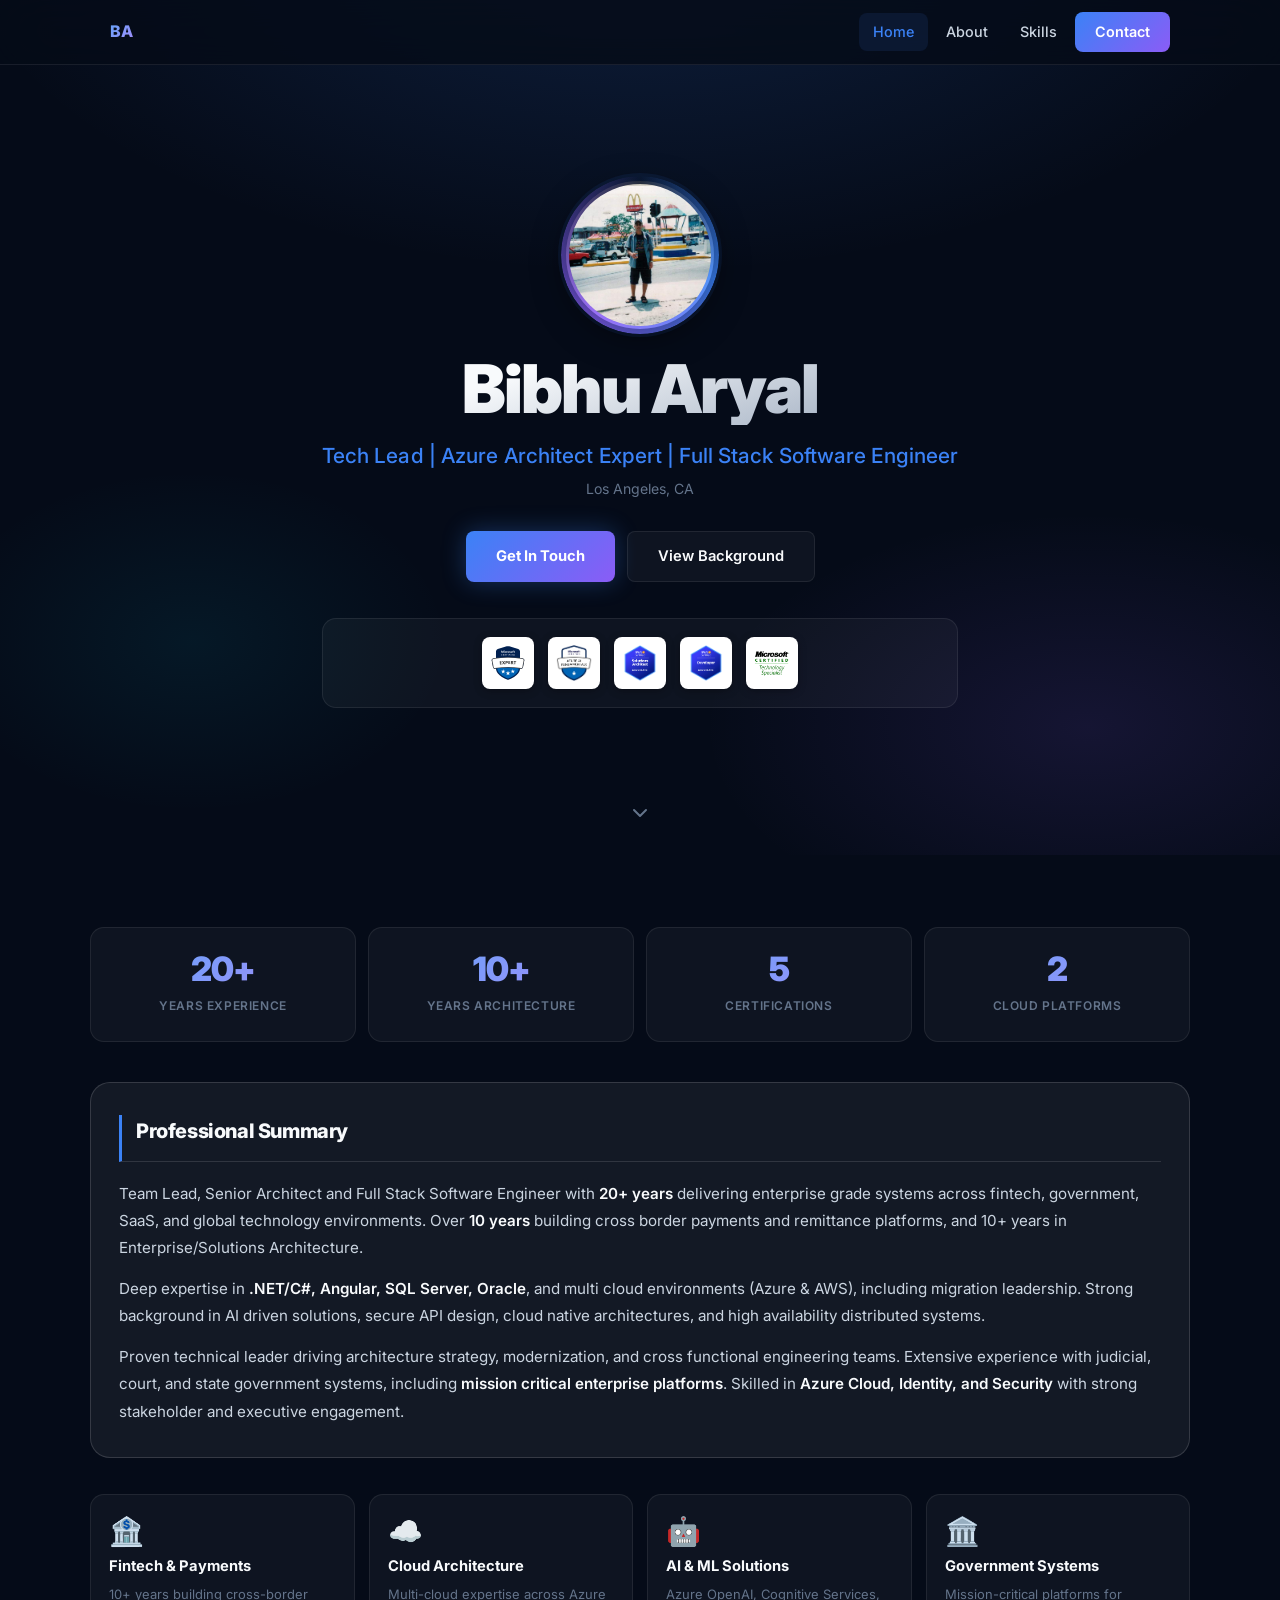
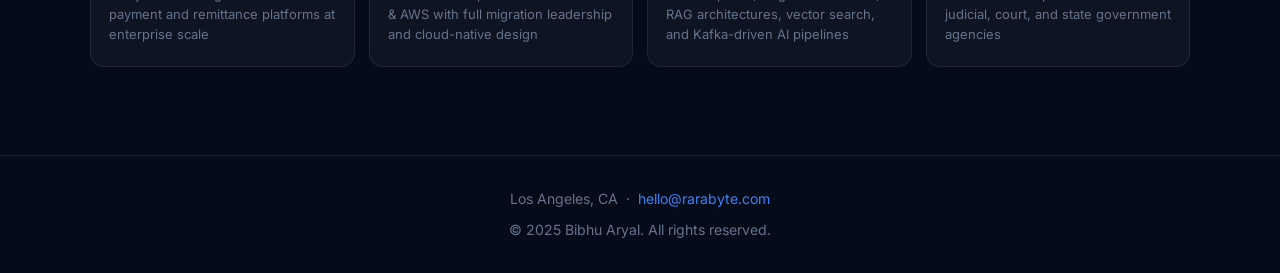
==== commit 1885bec3: "cleanup" ====
--- a/index.html
+++ b/index.html
@@ -3,21 +3,11 @@
 <head>
     <meta charset="UTF-8">
     <meta name="viewport" content="width=device-width, initial-scale=1.0">
-<<<<<<< HEAD
     <meta name="description" content="Bibhu Aryal — Senior Architect & Full Stack Engineer with 20+ years delivering enterprise systems across fintech, government, SaaS, and cloud environments.">
     <title>Bibhu Aryal | Senior Architect & Full Stack Engineer</title>
     <script async src="https://www.googletagmanager.com/gtag/js?id=G-CZ9JPEQ2FC"></script>
     <script src="js/analytics.js"></script>
     <link href="https://fonts.googleapis.com/css2?family=Inter:wght@300;400;500;600;700;800;900&display=swap" rel="stylesheet">
-=======
-    <meta name="description"
-        content="Bibhu Aryal — Senior Architect & Full Stack Engineer with 20+ years delivering enterprise systems across fintech, government, SaaS, and cloud environments.">
-    <title>Bibhu Aryal | Senior Architect & Full Stack Engineer</title>
-    <script async src="https://www.googletagmanager.com/gtag/js?id=G-CZ9JPEQ2FC"></script>
-    <script src="js/analytics.js"></script>
-    <link href="https://fonts.googleapis.com/css2?family=Inter:wght@300;400;500;600;700;800;900&display=swap"
-        rel="stylesheet">
->>>>>>> bb018d57428beb0241d6ff0242ca35526d917836
     <link rel="stylesheet" href="css/styles.css">
 </head>
 <body>
@@ -25,13 +15,7 @@
     <nav class="nav" id="navbar">
         <div class="nav-inner">
             <a href="index.html" class="nav-logo">
-<<<<<<< HEAD
-                <span class="nav-logo-name">Bibhu</span>
-                <span class="nav-logo-sep">·</span>
-                <span class="nav-logo-role">Architect</span>
-=======
                 <span class="nav-logo-name">BA</span>
->>>>>>> bb018d57428beb0241d6ff0242ca35526d917836
             </a>
             <button class="nav-toggle" id="navToggle" aria-label="Toggle menu">
                 <span></span><span></span><span></span>
@@ -40,17 +24,12 @@
                 <a href="index.html" class="active">Home</a>
                 <a href="about.html">About</a>
                 <a href="skills.html">Skills</a>
-<<<<<<< HEAD
                 <a href="mailto:hello@rarabyte.com" class="nav-cta">Contact</a>
-=======
-                <a href="mailto:reachme@SendingU.com" class="nav-cta">Contact</a>
->>>>>>> bb018d57428beb0241d6ff0242ca35526d917836
             </div>
         </div>
     </nav>
 
     <main>
-        <!-- Hero -->
         <section class="hero">
             <div class="hero-bg"></div>
             <div class="hero-content">
@@ -59,57 +38,29 @@
                     <div class="avatar-ring"></div>
                 </div>
 
-<<<<<<< HEAD
-                <div class="hero-badge">Available for new opportunities</div>
-
-                <h1 class="hero-name">Bibhu Aryal</h1>
-                <p class="hero-title">Senior Architect &amp; Full Stack Engineer</p>
-                <p class="hero-location">Los Angeles, CA</p>
-
-                <div class="hero-actions">
-                    <a href="mailto:hello@rarabyte.com" class="btn-primary">Get In Touch</a>
-=======
 
                 <h1 class="hero-name">Bibhu Aryal</h1>
                 <p class="hero-title">Tech Lead | Azure Architect Expert | Full Stack Software Engineer</p>
                 <p class="hero-location">Los Angeles, CA</p>
 
                 <div class="hero-actions">
-                    <a href="mailto:reachme@SendingU.com" class="btn-primary">Get In Touch</a>
->>>>>>> bb018d57428beb0241d6ff0242ca35526d917836
+                    <a href="mailto:hello@rarabyte.com" class="btn-primary">Get In Touch</a>
                     <a href="about.html" class="btn-secondary">View Background</a>
                 </div>
 
                 <div class="cert-strip">
-<<<<<<< HEAD
                     <img src="images/aws-expert.svg" alt="Azure Solutions Architect Expert" title="Microsoft Certified: Azure Solutions Architect Expert">
                     <img src="images/az-ai.png" alt="Azure AI Fundamentals" title="Microsoft Certified: Azure AI Fundamentals">
                     <img src="images/aws-arc.png" alt="AWS Solutions Architect" title="AWS Certified Solutions Architect – Associate">
-=======
-                    <img src="images/aws-expert.svg" alt="Azure Solutions Architect Expert"
-                        title="Microsoft Certified: Azure Solutions Architect Expert">
-                    <img src="images/az-ai.png" alt="Azure AI Fundamentals"
-                        title="Microsoft Certified: Azure AI Fundamentals">
-                    <img src="images/aws-arc.png" alt="AWS Solutions Architect"
-                        title="AWS Certified Solutions Architect – Associate">
->>>>>>> bb018d57428beb0241d6ff0242ca35526d917836
                     <img src="images/aws-dev.png" alt="AWS Developer" title="AWS Certified Developer – Associate">
                     <img src="images/mcts.png" alt="MCTS" title="MCTS: Web Applications (C#)">
                 </div>
             </div>
             <a href="#summary" class="scroll-hint" aria-label="Scroll to summary">
-<<<<<<< HEAD
                 <svg width="24" height="24" viewBox="0 0 24 24" fill="none" stroke="currentColor" stroke-width="2" stroke-linecap="round" stroke-linejoin="round"><polyline points="6 9 12 15 18 9"/></svg>
-=======
-                <svg width="24" height="24" viewBox="0 0 24 24" fill="none" stroke="currentColor" stroke-width="2"
-                    stroke-linecap="round" stroke-linejoin="round">
-                    <polyline points="6 9 12 15 18 9" />
-                </svg>
->>>>>>> bb018d57428beb0241d6ff0242ca35526d917836
             </a>
         </section>
 
-        <!-- Summary -->
         <section class="summary-section" id="summary">
             <div class="container">
 
@@ -135,15 +86,6 @@
                 <div class="summary-card">
                     <h2 class="section-title">Professional Summary</h2>
                     <p class="summary-text">
-<<<<<<< HEAD
-                        Senior Architect and Full Stack Engineer with <strong>20+ years</strong> delivering enterprise grade systems across fintech, government, SaaS, and global technology environments. Over <strong>10 years</strong> building cross border payments and remittance platforms, and 10+ years in Enterprise/Solutions Architecture.
-                    </p>
-                    <p class="summary-text">
-                        Deep expertise in <strong>.NET/C#, Angular, SQL Server, Oracle</strong>, and multi cloud environments (Azure &amp; AWS), including migration leadership. Strong background in AI driven solutions, secure API design, cloud native architectures, and high availability distributed systems.
-                    </p>
-                    <p class="summary-text">
-                        Proven technical leader driving architecture strategy, modernization, and cross functional engineering teams. Extensive experience with judicial, court, and state government systems, including <strong>mission critical enterprise platforms</strong>. Skilled in <strong>Azure Cloud, Identity, and Security</strong> with strong stakeholder and executive engagement.
-=======
                         Team Lead, Senior Architect and Full Stack Software Engineer with <strong>20+ years</strong>
                         delivering enterprise grade systems across fintech, government, SaaS, and global technology
                         environments. Over <strong>10 years</strong> building cross border payments and remittance
@@ -160,7 +102,6 @@
                         engineering teams. Extensive experience with judicial, court, and state government systems,
                         including <strong>mission critical enterprise platforms</strong>. Skilled in <strong>Azure
                             Cloud, Identity, and Security</strong> with strong stakeholder and executive engagement.
->>>>>>> bb018d57428beb0241d6ff0242ca35526d917836
                     </p>
                 </div>
 
@@ -173,22 +114,12 @@
                     <div class="highlight-card">
                         <div class="highlight-icon">☁️</div>
                         <h3>Cloud Architecture</h3>
-<<<<<<< HEAD
                         <p>Multi-cloud expertise across Azure &amp; AWS with full migration leadership and cloud-native design</p>
-=======
-                        <p>Multi-cloud expertise across Azure &amp; AWS with full migration leadership and cloud-native
-                            design</p>
->>>>>>> bb018d57428beb0241d6ff0242ca35526d917836
                     </div>
                     <div class="highlight-card">
                         <div class="highlight-icon">🤖</div>
                         <h3>AI &amp; ML Solutions</h3>
-<<<<<<< HEAD
                         <p>Azure OpenAI, Cognitive Services, RAG architectures, vector search, and Kafka-driven AI pipelines</p>
-=======
-                        <p>Azure OpenAI, Cognitive Services, RAG architectures, vector search, and Kafka-driven AI
-                            pipelines</p>
->>>>>>> bb018d57428beb0241d6ff0242ca35526d917836
                     </div>
                     <div class="highlight-card">
                         <div class="highlight-icon">🏛️</div>
@@ -203,11 +134,7 @@
 
     <footer class="footer">
         <div class="container">
-<<<<<<< HEAD
             <p>Los Angeles, CA &nbsp;&middot;&nbsp; <a href="mailto:hello@rarabyte.com">hello@rarabyte.com</a></p>
-=======
-            <p>Los Angeles, CA &nbsp;&middot;&nbsp; <a href="mailto:reachme@SendingU.com">reachme@SendingU.com</a></p>
->>>>>>> bb018d57428beb0241d6ff0242ca35526d917836
             <p class="footer-copy">&copy; 2025 Bibhu Aryal. All rights reserved.</p>
         </div>
     </footer>
--- a/css/styles.css
+++ b/css/styles.css
@@ -1,6 +1,3 @@
-/* ============================================================
-   Design Tokens
-   ============================================================ */
 :root {
     --bg-0: #050b18;
     --bg-1: #0a1628;
@@ -33,9 +30,6 @@
     --font: 'Inter', -apple-system, BlinkMacSystemFont, sans-serif;
 }
 
-/* ============================================================
-   Reset & Base
-   ============================================================ */
 *, *::before, *::after {
     box-sizing: border-box;
     margin: 0;
@@ -66,9 +60,6 @@
     display: block;
 }
 
-/* ============================================================
-   Navigation
-   ============================================================ */
 .nav {
     position: fixed;
     top: 0;
@@ -181,9 +172,6 @@
     box-shadow: 0 4px 16px rgba(59, 130, 246, 0.35);
 }
 
-/* ============================================================
-   Hero
-   ============================================================ */
 .hero {
     min-height: 95svh;
     display: flex;
@@ -223,7 +211,6 @@
     to   { opacity: 1; transform: translateY(0); }
 }
 
-/* Avatar */
 .hero-avatar-wrap {
     position: relative;
     width: 148px;
@@ -257,7 +244,6 @@
     to { transform: rotate(360deg); }
 }
 
-/* Available badge */
 .hero-badge {
     display: inline-flex;
     align-items: center;
@@ -289,7 +275,6 @@
     50%       { opacity: 0.45; transform: scale(1.6); }
 }
 
-/* Name & title */
 .hero-name {
     font-size: clamp(2.2rem, 7vw, 4.2rem);
     font-weight: 900;
@@ -316,7 +301,6 @@
     margin-bottom: 30px;
 }
 
-/* CTA buttons */
 .hero-actions {
     display: flex;
     gap: 12px;
@@ -362,7 +346,6 @@
     transform: translateY(-3px);
 }
 
-/* Cert strip */
 .cert-strip {
     display: flex;
     gap: 14px;
@@ -392,7 +375,6 @@
     box-shadow: 0 6px 18px rgba(0,0,0,0.4);
 }
 
-/* Scroll hint arrow */
 .scroll-hint {
     position: absolute;
     bottom: 22px;
@@ -412,9 +394,6 @@
     50%       { transform: translateX(-50%) translateY(7px); }
 }
 
-/* ============================================================
-   Summary Section (Home)
-   ============================================================ */
 .summary-section {
     padding: 72px 20px 88px;
 }
@@ -424,7 +403,6 @@
     margin: 0 auto;
 }
 
-/* Stats row */
 .stats-row {
     display: grid;
     grid-template-columns: repeat(2, 1fr);
@@ -468,7 +446,6 @@
     letter-spacing: 0.6px;
 }
 
-/* Summary card */
 .summary-card {
     background: rgba(255, 255, 255, 0.06);
     border: 1px solid rgba(255, 255, 255, 0.14);
@@ -503,7 +480,6 @@
     font-weight: 600;
 }
 
-/* Highlights */
 .highlights-grid {
     display: grid;
     grid-template-columns: repeat(2, 1fr);
@@ -544,9 +520,6 @@
     line-height: 1.55;
 }
 
-/* ============================================================
-   Page Hero (About / Skills)
-   ============================================================ */
 .page-hero {
     padding: 100px 20px 44px;
     text-align: center;
@@ -573,9 +546,6 @@
     z-index: 1;
 }
 
-/* ============================================================
-   About Page
-   ============================================================ */
 .about-section {
     padding: 36px 20px 88px;
 }
@@ -671,9 +641,6 @@
     margin-top: 3px;
 }
 
-/* ============================================================
-   Skills Page
-   ============================================================ */
 .skills-section {
     padding: 36px 20px 88px;
 }
@@ -778,9 +745,6 @@
     border-color: rgba(245, 158, 11, 0.45);
 }
 
-/* ============================================================
-   Footer
-   ============================================================ */
 .footer {
     border-top: 1px solid var(--border);
     padding: 32px 20px;
@@ -806,9 +770,6 @@
     font-size: 0.76rem;
 }
 
-/* ============================================================
-   Mobile nav open state
-   ============================================================ */
 @media (max-width: 639px) {
     .nav-toggle {
         display: flex;
@@ -844,9 +805,6 @@
     }
 }
 
-/* ============================================================
-   Tablet — 640px+
-   ============================================================ */
 @media (min-width: 640px) {
     .stats-row {
         grid-template-columns: repeat(4, 1fr);
@@ -861,9 +819,6 @@
     }
 }
 
-/* ============================================================
-   Desktop — 900px+
-   ============================================================ */
 @media (min-width: 900px) {
     .highlights-grid {
         grid-template-columns: repeat(4, 1fr);
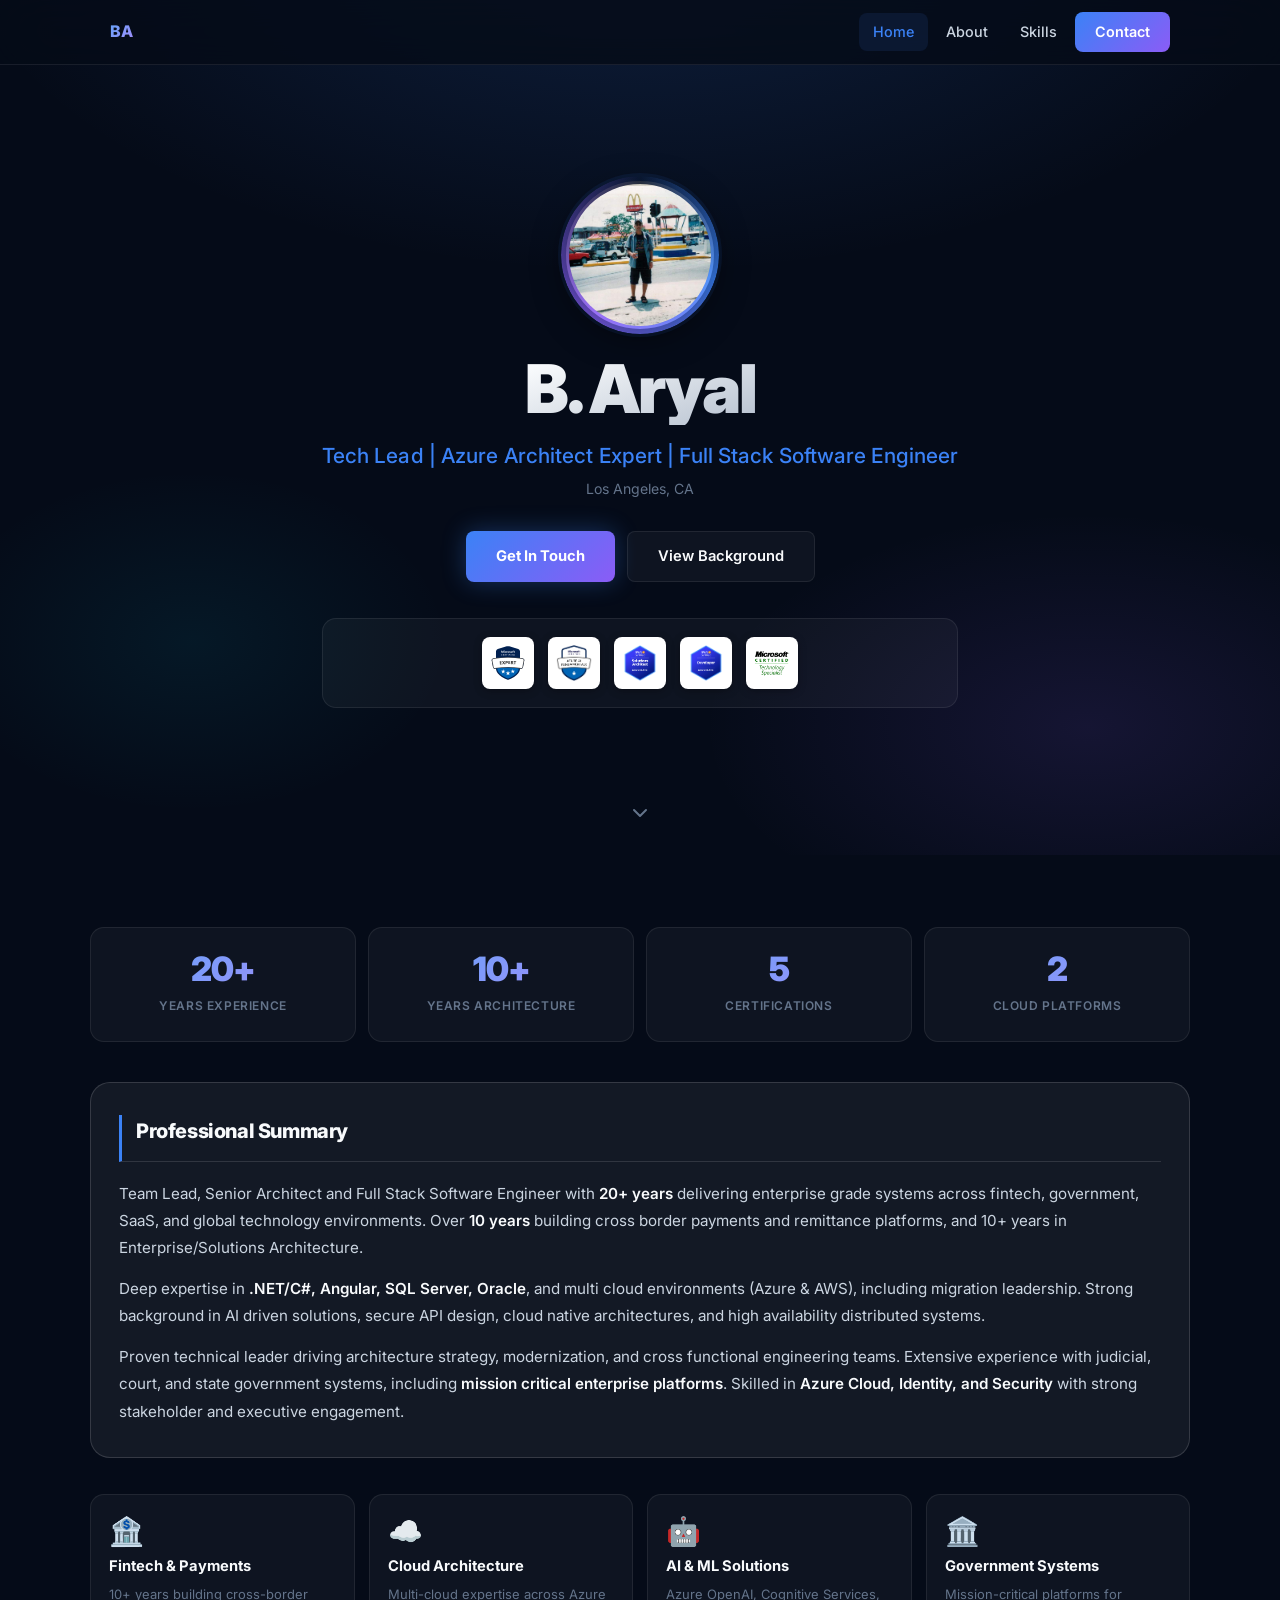
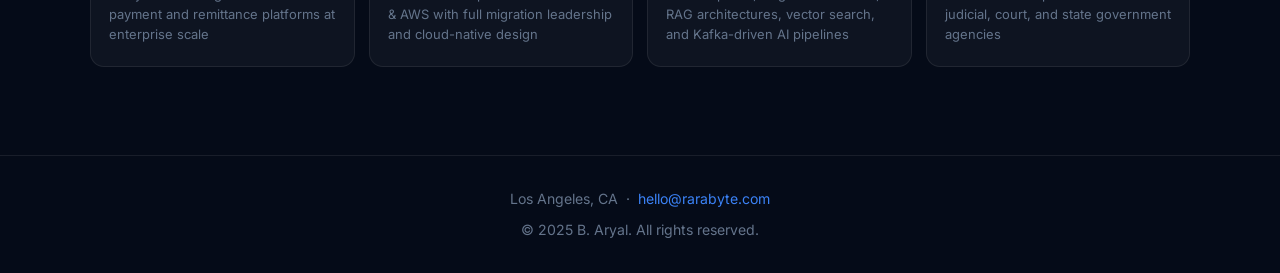
==== commit b037626c: "updates" ====
--- a/index.html
+++ b/index.html
@@ -3,8 +3,8 @@
 <head>
     <meta charset="UTF-8">
     <meta name="viewport" content="width=device-width, initial-scale=1.0">
-    <meta name="description" content="Bibhu Aryal — Senior Architect & Full Stack Engineer with 20+ years delivering enterprise systems across fintech, government, SaaS, and cloud environments.">
-    <title>Bibhu Aryal | Senior Architect & Full Stack Engineer</title>
+    <meta name="description" content="B. Aryal — Senior Architect & Full Stack Engineer with 20+ years delivering enterprise systems across fintech, government, SaaS, and cloud environments.">
+    <title>B. Aryal | Senior Architect & Full Stack Engineer</title>
     <script async src="https://www.googletagmanager.com/gtag/js?id=G-CZ9JPEQ2FC"></script>
     <script src="js/analytics.js"></script>
     <link href="https://fonts.googleapis.com/css2?family=Inter:wght@300;400;500;600;700;800;900&display=swap" rel="stylesheet">
@@ -34,12 +34,12 @@
             <div class="hero-bg"></div>
             <div class="hero-content">
                 <div class="hero-avatar-wrap">
-                    <img src="images/56.JPG" class="hero-avatar" alt="Bibhu Aryal">
+                    <img src="images/56.JPG" class="hero-avatar" alt="B. Aryal">
                     <div class="avatar-ring"></div>
                 </div>
 
 
-                <h1 class="hero-name">Bibhu Aryal</h1>
+                <h1 class="hero-name">B. Aryal</h1>
                 <p class="hero-title">Tech Lead | Azure Architect Expert | Full Stack Software Engineer</p>
                 <p class="hero-location">Los Angeles, CA</p>
 
@@ -135,7 +135,7 @@
     <footer class="footer">
         <div class="container">
             <p>Los Angeles, CA &nbsp;&middot;&nbsp; <a href="mailto:hello@rarabyte.com">hello@rarabyte.com</a></p>
-            <p class="footer-copy">&copy; 2025 Bibhu Aryal. All rights reserved.</p>
+            <p class="footer-copy">&copy; 2025 B. Aryal. All rights reserved.</p>
         </div>
     </footer>
 
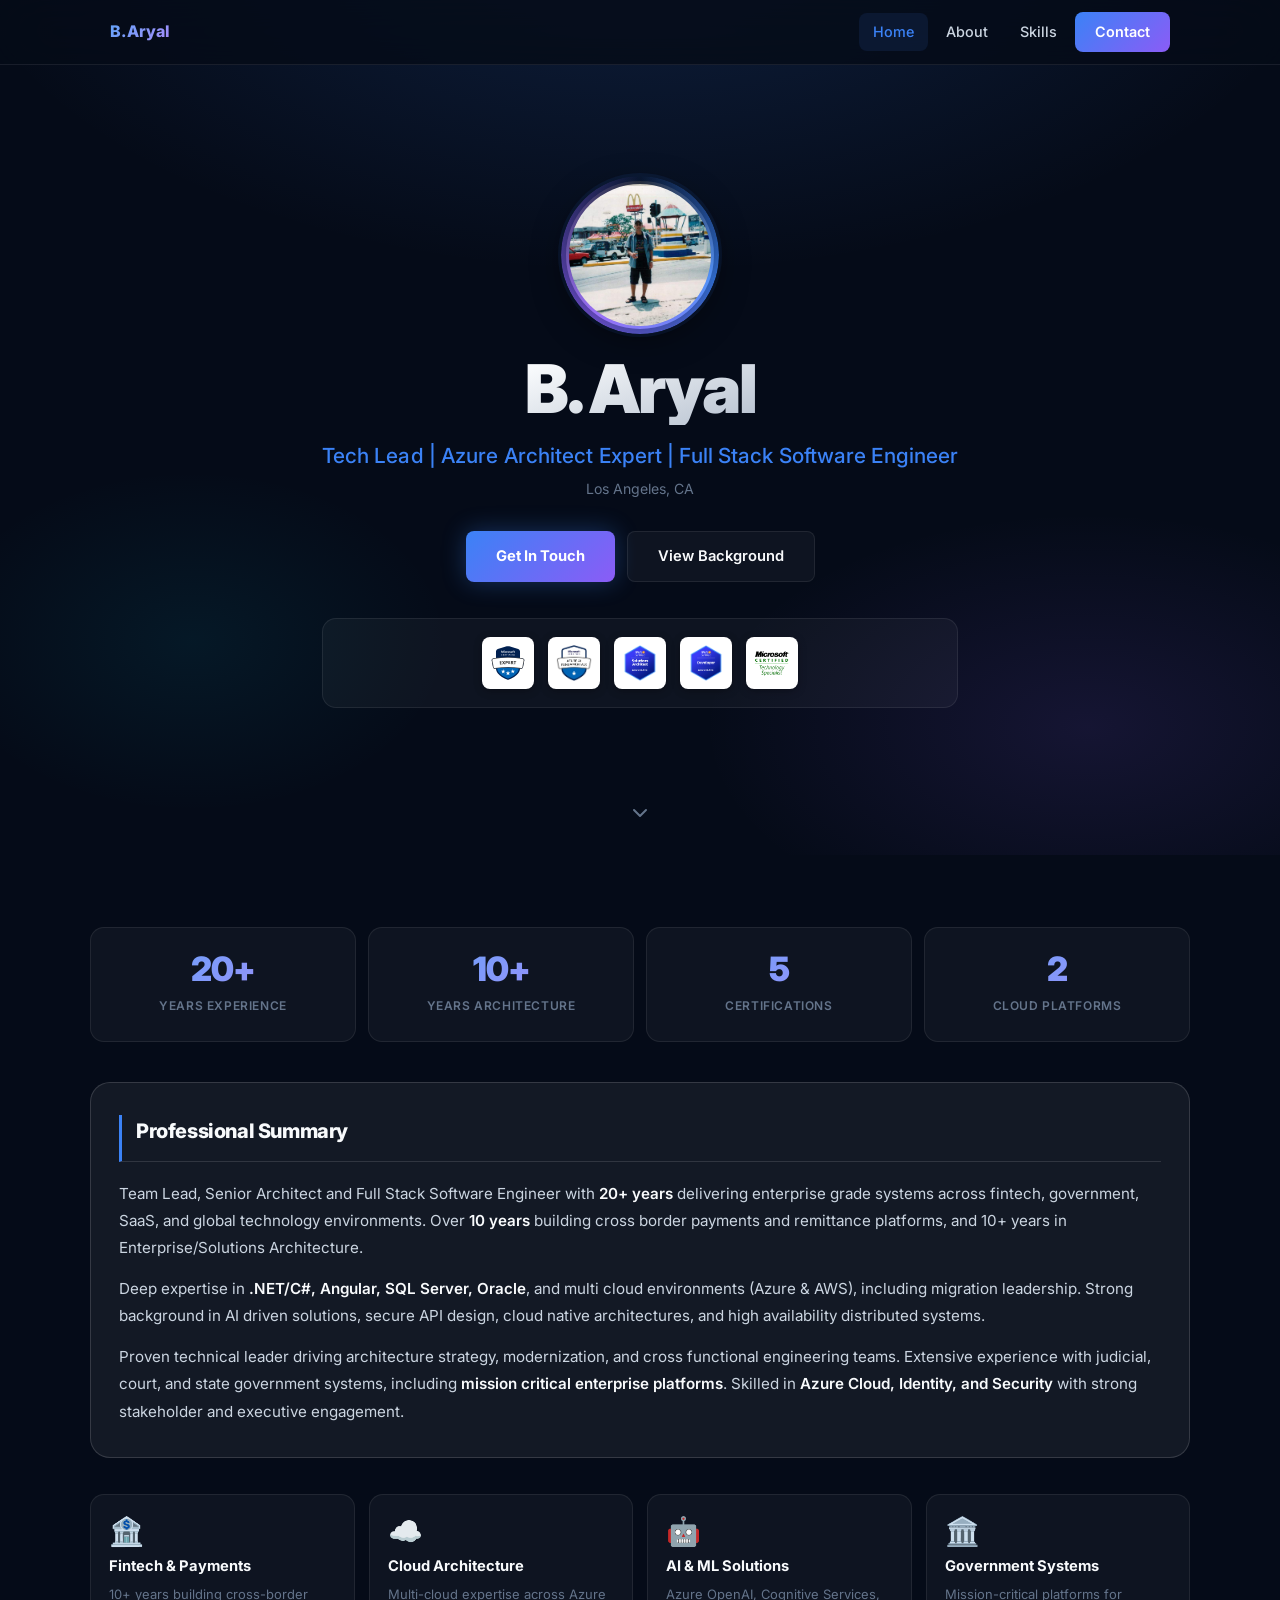
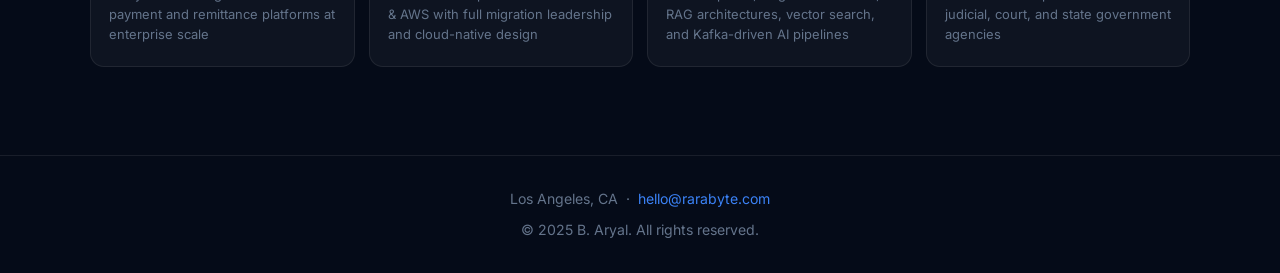
==== commit f10194da: "more updates" ====
--- a/index.html
+++ b/index.html
@@ -15,7 +15,7 @@
     <nav class="nav" id="navbar">
         <div class="nav-inner">
             <a href="index.html" class="nav-logo">
-                <span class="nav-logo-name">BA</span>
+                <span class="nav-logo-name">B. Aryal</span>
             </a>
             <button class="nav-toggle" id="navToggle" aria-label="Toggle menu">
                 <span></span><span></span><span></span>
